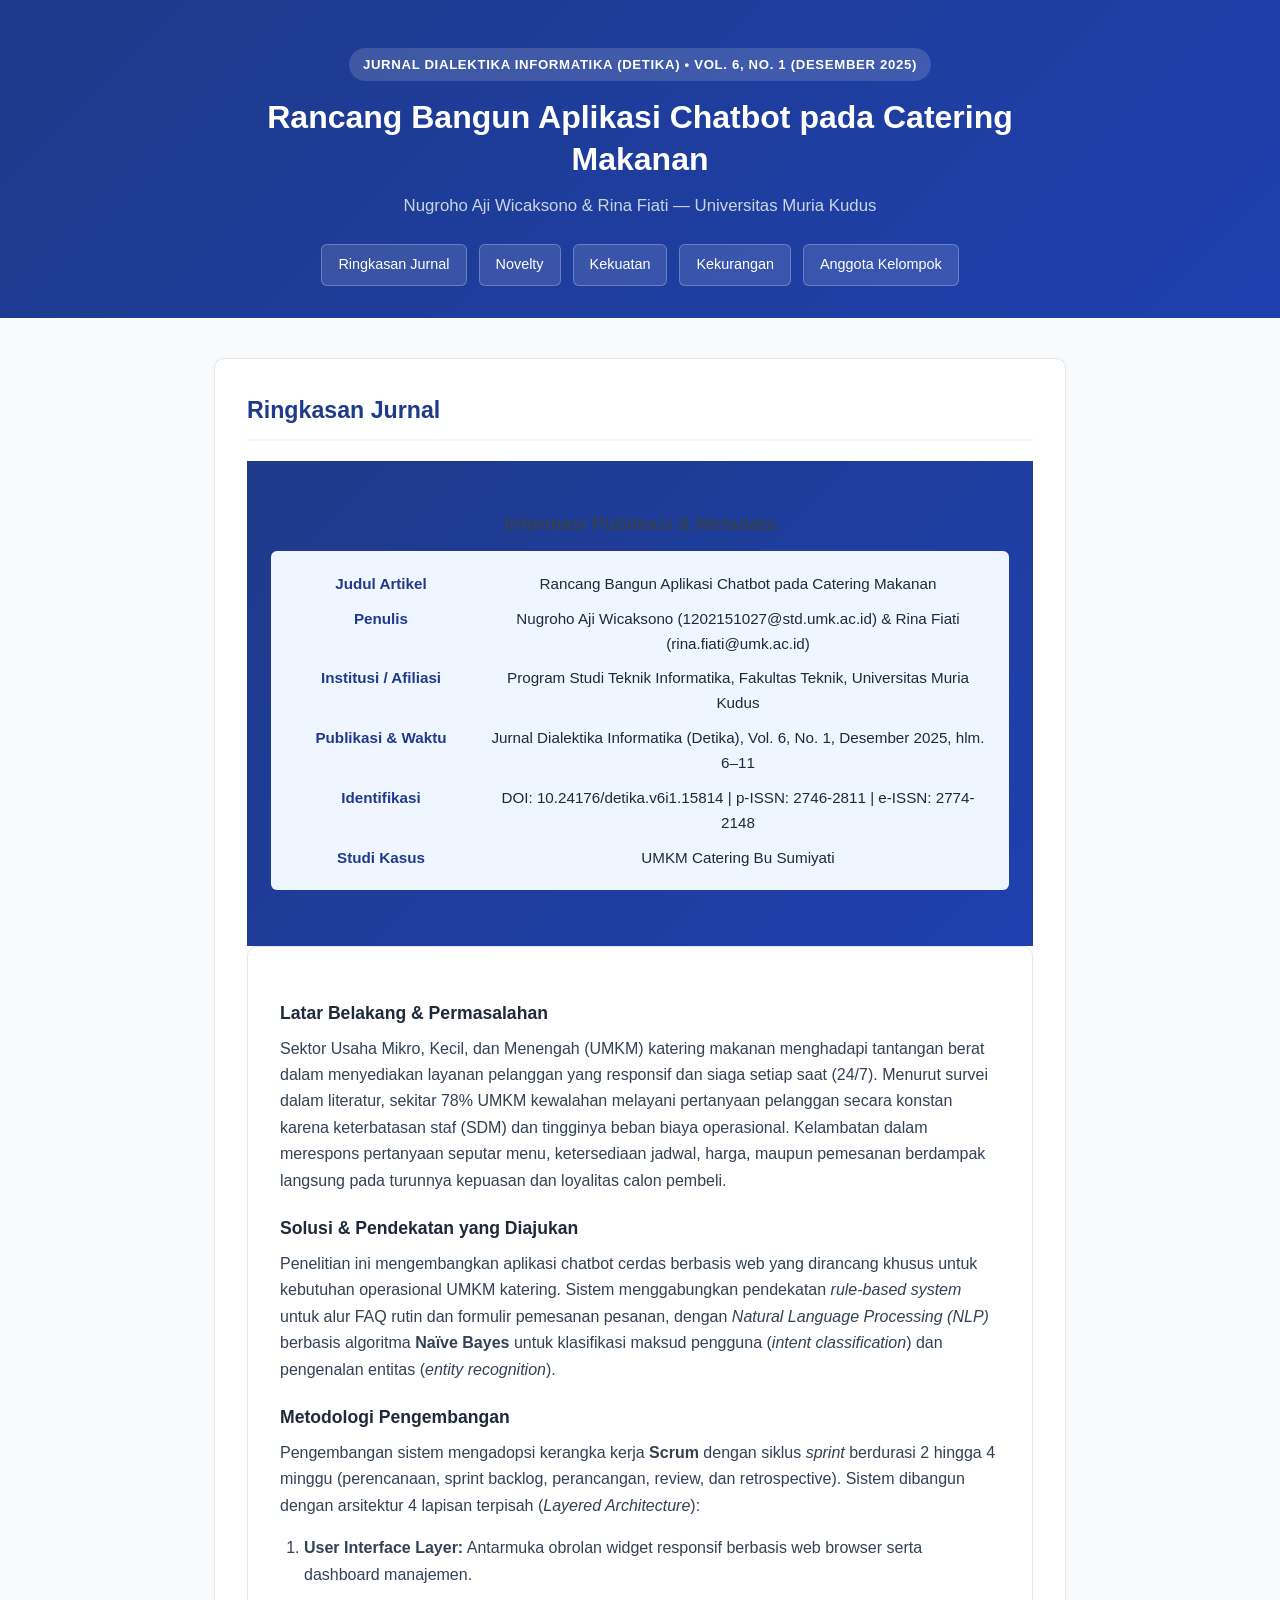
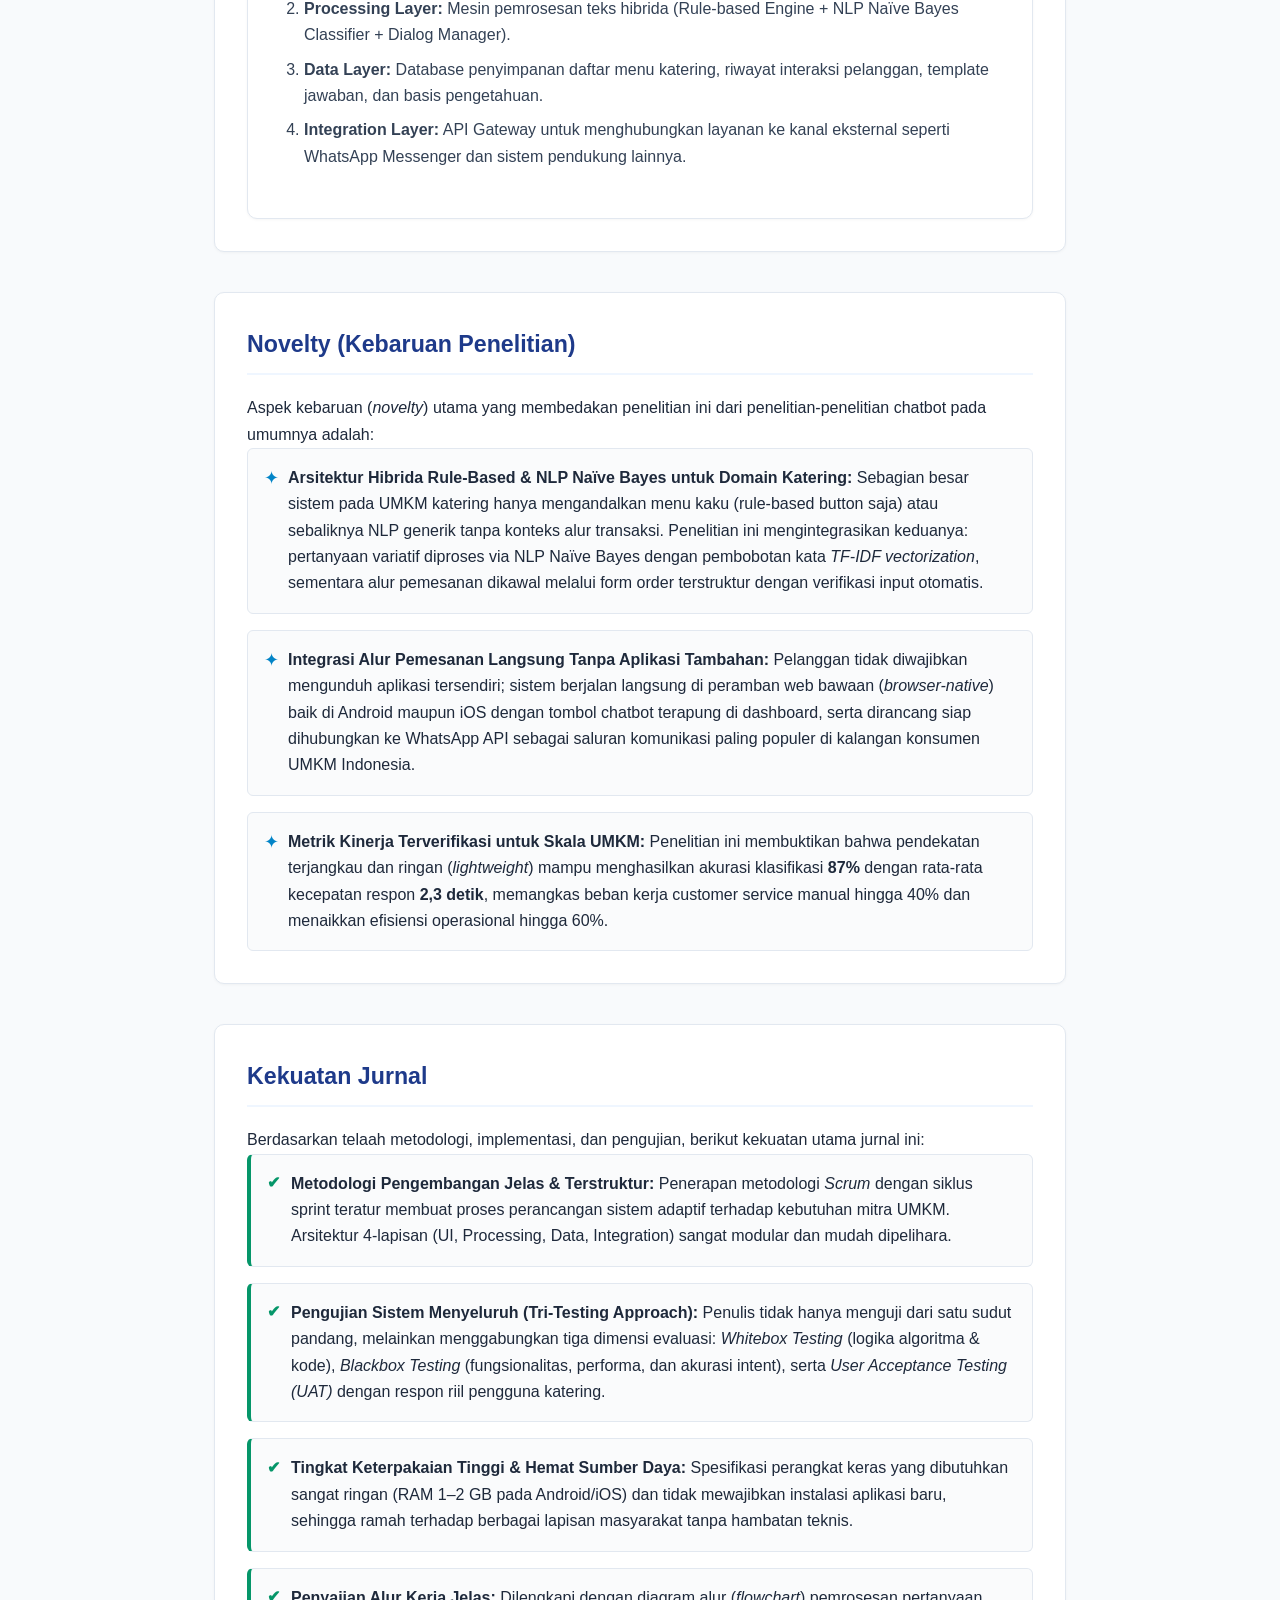
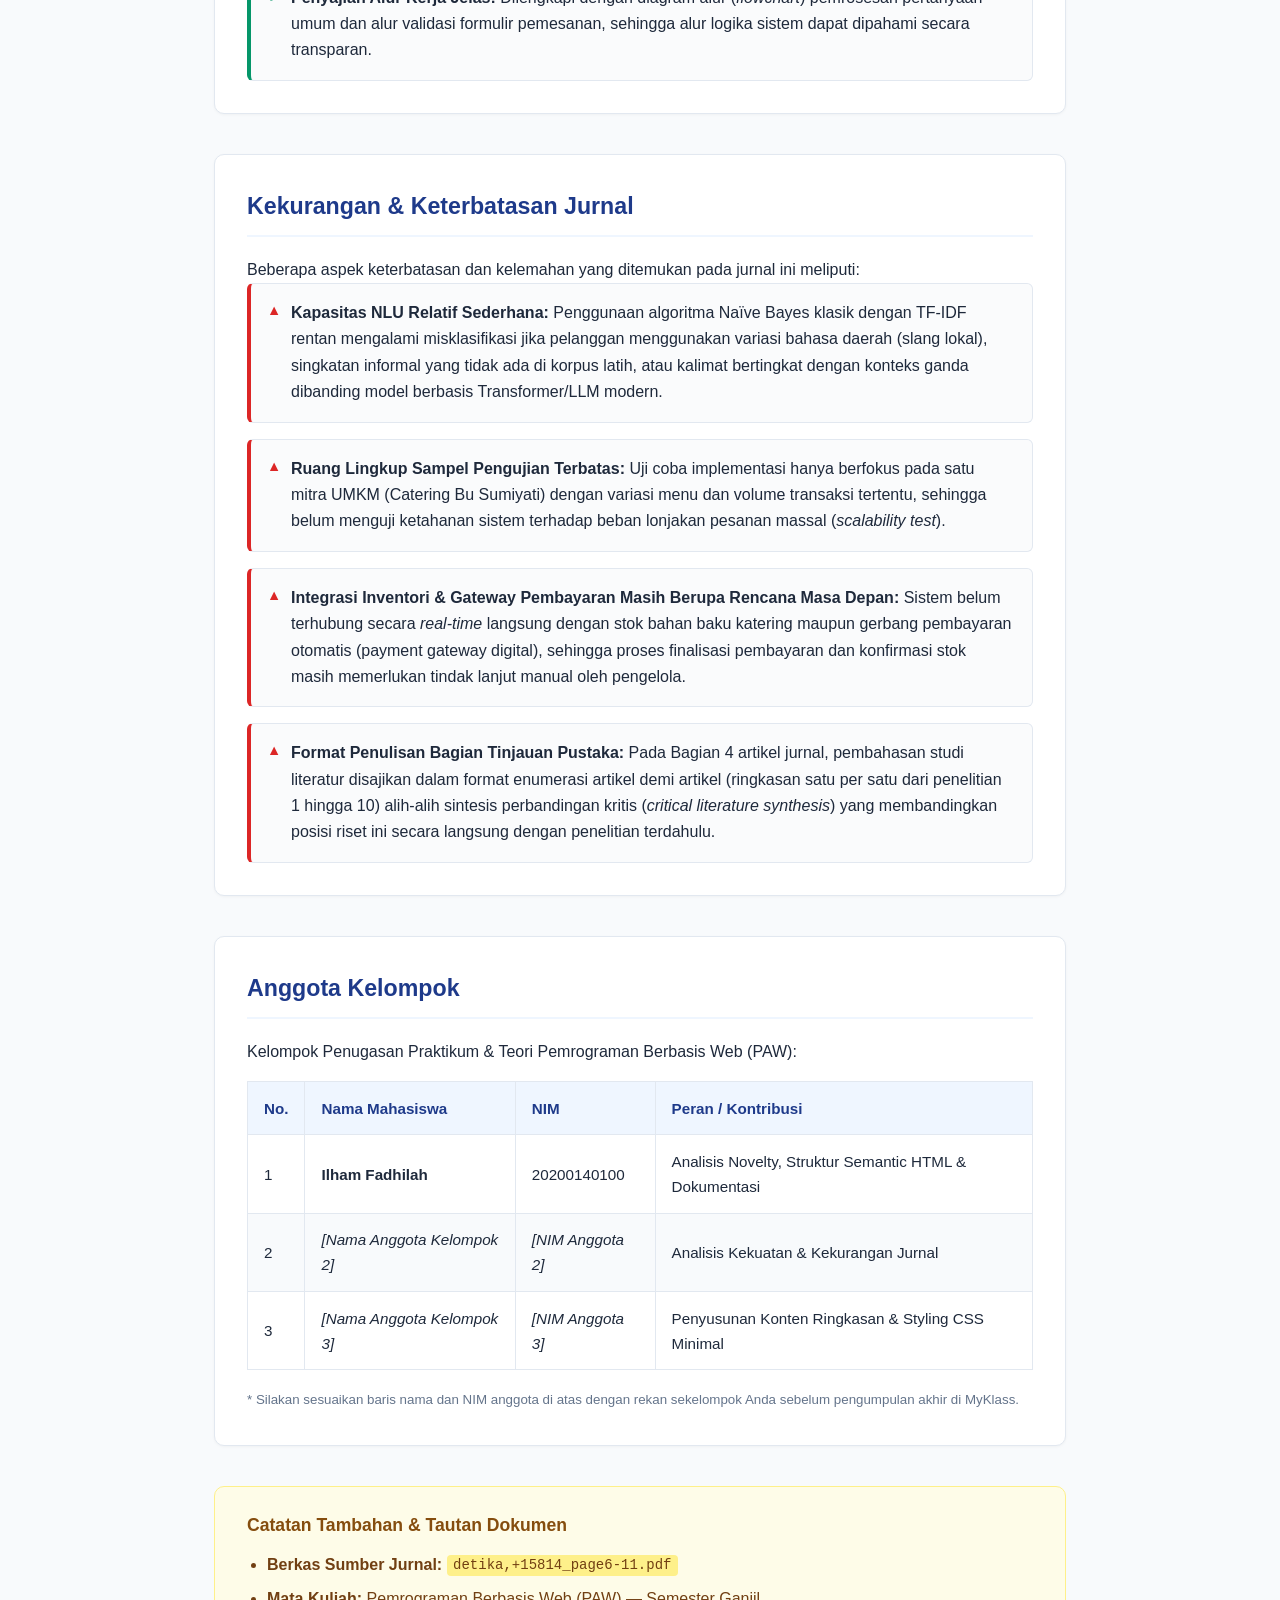
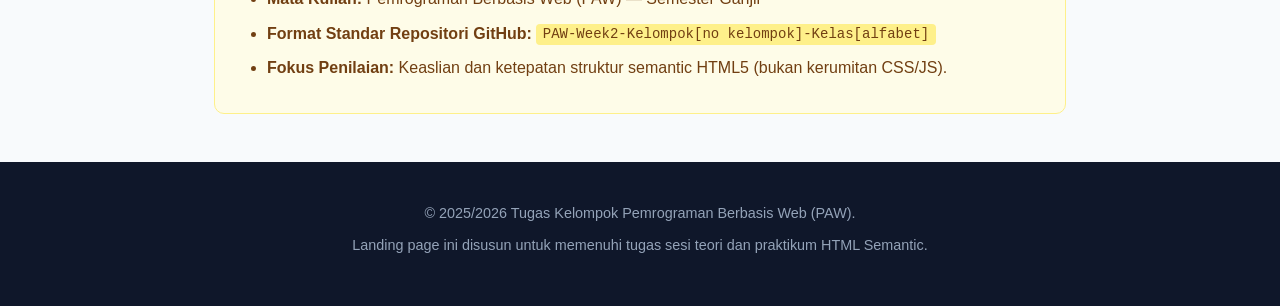
==== index.html @ c0d13d4b "feat: add semantic HTML journal landing page" ====
<!DOCTYPE html>
<html lang="id">
<head>
  <meta charset="UTF-8">
  <meta name="viewport" content="width=device-width, initial-scale=1.0">
  <title>Landing Page Jurnal - Rancang Bangun Aplikasi Chatbot pada Catering Makanan</title>
  <link rel="stylesheet" href="style.css">
</head>
<body>
  <!-- Header: Identitas & Judul Jurnal -->
  <header>
    <p class="journal-badge">Jurnal Dialektika Informatika (Detika) • Vol. 6, No. 1 (Desember 2025)</p>
    <h1>Rancang Bangun Aplikasi Chatbot pada Catering Makanan</h1>
    <p class="journal-authors">Nugroho Aji Wicaksono &amp; Rina Fiati — Universitas Muria Kudus</p>

    <!-- Navigasi Internal Berbasis Tag Semantic <nav> -->
    <nav aria-label="Navigasi Utama">
      <ul>
        <li><a href="#about">Ringkasan Jurnal</a></li>
        <li><a href="#novelty">Novelty</a></li>
        <li><a href="#kekuatan">Kekuatan</a></li>
        <li><a href="#kekurangan">Kekurangan</a></li>
        <li><a href="#anggota">Anggota Kelompok</a></li>
      </ul>
    </nav>
  </header>

  <!-- Main: Pembungkus Konten Utama -->
  <main>
    <!-- Section 1: About / Ringkasan Jurnal -->
    <section id="about">
      <h2>Ringkasan Jurnal</h2>
      <article>
        <header>
          <h3>Informasi Publikasi &amp; Metadata</h3>
          <dl class="meta-grid">
            <dt>Judul Artikel</dt>
            <dd>Rancang Bangun Aplikasi Chatbot pada Catering Makanan</dd>
            <dt>Penulis</dt>
            <dd>Nugroho Aji Wicaksono (1202151027@std.umk.ac.id) &amp; Rina Fiati (rina.fiati@umk.ac.id)</dd>
            <dt>Institusi / Afiliasi</dt>
            <dd>Program Studi Teknik Informatika, Fakultas Teknik, Universitas Muria Kudus</dd>
            <dt>Publikasi &amp; Waktu</dt>
            <dd>Jurnal Dialektika Informatika (Detika), Vol. 6, No. 1, Desember 2025, hlm. 6–11</dd>
            <dt>Identifikasi</dt>
            <dd>DOI: 10.24176/detika.v6i1.15814 | p-ISSN: 2746-2811 | e-ISSN: 2774-2148</dd>
            <dt>Studi Kasus</dt>
            <dd>UMKM Catering Bu Sumiyati</dd>
          </dl>
        </header>

        <section class="summary-content">
          <h4>Latar Belakang &amp; Permasalahan</h4>
          <p>
            Sektor Usaha Mikro, Kecil, dan Menengah (UMKM) katering makanan menghadapi tantangan berat
            dalam menyediakan layanan pelanggan yang responsif dan siaga setiap saat (24/7). Menurut survei
            dalam literatur, sekitar 78% UMKM kewalahan melayani pertanyaan pelanggan secara konstan
            karena keterbatasan staf (SDM) dan tingginya beban biaya operasional. Kelambatan dalam merespons
            pertanyaan seputar menu, ketersediaan jadwal, harga, maupun pemesanan berdampak langsung pada
            turunnya kepuasan dan loyalitas calon pembeli.
          </p>

          <h4>Solusi &amp; Pendekatan yang Diajukan</h4>
          <p>
            Penelitian ini mengembangkan aplikasi chatbot cerdas berbasis web yang dirancang khusus untuk
            kebutuhan operasional UMKM katering. Sistem menggabungkan pendekatan <em>rule-based system</em>
            untuk alur FAQ rutin dan formulir pemesanan pesanan, dengan <em>Natural Language Processing (NLP)</em>
            berbasis algoritma <strong>Naïve Bayes</strong> untuk klasifikasi maksud pengguna (<em>intent classification</em>)
            dan pengenalan entitas (<em>entity recognition</em>).
          </p>

          <h4>Metodologi Pengembangan</h4>
          <p>
            Pengembangan sistem mengadopsi kerangka kerja <strong>Scrum</strong> dengan siklus <em>sprint</em> berdurasi
            2 hingga 4 minggu (perencanaan, sprint backlog, perancangan, review, dan retrospective). Sistem dibangun
            dengan arsitektur 4 lapisan terpisah (<em>Layered Architecture</em>):
          </p>
          <ol>
            <li><strong>User Interface Layer:</strong> Antarmuka obrolan widget responsif berbasis web browser serta dashboard manajemen.</li>
            <li><strong>Processing Layer:</strong> Mesin pemrosesan teks hibrida (Rule-based Engine + NLP Naïve Bayes Classifier + Dialog Manager).</li>
            <li><strong>Data Layer:</strong> Database penyimpanan daftar menu katering, riwayat interaksi pelanggan, template jawaban, dan basis pengetahuan.</li>
            <li><strong>Integration Layer:</strong> API Gateway untuk menghubungkan layanan ke kanal eksternal seperti WhatsApp Messenger dan sistem pendukung lainnya.</li>
          </ol>
        </section>
      </article>
    </section>

    <!-- Section 2: Novelty (Kebaruan Penelitian) -->
    <section id="novelty">
      <h2>Novelty (Kebaruan Penelitian)</h2>
      <article>
        <p>
          Aspek kebaruan (<em>novelty</em>) utama yang membedakan penelitian ini dari penelitian-penelitian chatbot pada umumnya adalah:
        </p>
        <ul class="feature-list">
          <li>
            <strong>Arsitektur Hibrida Rule-Based &amp; NLP Naïve Bayes untuk Domain Katering:</strong>
            Sebagian besar sistem pada UMKM katering hanya mengandalkan menu kaku (rule-based button saja)
            atau sebaliknya NLP generik tanpa konteks alur transaksi. Penelitian ini mengintegrasikan keduanya:
            pertanyaan variatif diproses via NLP Naïve Bayes dengan pembobotan kata <em>TF-IDF vectorization</em>,
            sementara alur pemesanan dikawal melalui form order terstruktur dengan verifikasi input otomatis.
          </li>
          <li>
            <strong>Integrasi Alur Pemesanan Langsung Tanpa Aplikasi Tambahan:</strong>
            Pelanggan tidak diwajibkan mengunduh aplikasi tersendiri; sistem berjalan langsung di peramban web
            bawaan (<em>browser-native</em>) baik di Android maupun iOS dengan tombol chatbot terapung di dashboard,
            serta dirancang siap dihubungkan ke WhatsApp API sebagai saluran komunikasi paling populer di kalangan konsumen UMKM Indonesia.
          </li>
          <li>
            <strong>Metrik Kinerja Terverifikasi untuk Skala UMKM:</strong>
            Penelitian ini membuktikan bahwa pendekatan terjangkau dan ringan (<em>lightweight</em>) mampu menghasilkan
            akurasi klasifikasi <strong>87%</strong> dengan rata-rata kecepatan respon <strong>2,3 detik</strong>,
            memangkas beban kerja customer service manual hingga 40% dan menaikkan efisiensi operasional hingga 60%.
          </li>
        </ul>
      </article>
    </section>

    <!-- Section 3: Kekuatan Jurnal -->
    <section id="kekuatan">
      <h2>Kekuatan Jurnal</h2>
      <article>
        <p>Berdasarkan telaah metodologi, implementasi, dan pengujian, berikut kekuatan utama jurnal ini:</p>
        <ul class="strength-list">
          <li>
            <strong>Metodologi Pengembangan Jelas &amp; Terstruktur:</strong>
            Penerapan metodologi <em>Scrum</em> dengan siklus sprint teratur membuat proses perancangan sistem
            adaptif terhadap kebutuhan mitra UMKM. Arsitektur 4-lapisan (UI, Processing, Data, Integration) sangat modular
            dan mudah dipelihara.
          </li>
          <li>
            <strong>Pengujian Sistem Menyeluruh (Tri-Testing Approach):</strong>
            Penulis tidak hanya menguji dari satu sudut pandang, melainkan menggabungkan tiga dimensi evaluasi:
            <em>Whitebox Testing</em> (logika algoritma &amp; kode), <em>Blackbox Testing</em> (fungsionalitas, performa,
            dan akurasi intent), serta <em>User Acceptance Testing (UAT)</em> dengan respon riil pengguna katering.
          </li>
          <li>
            <strong>Tingkat Keterpakaian Tinggi &amp; Hemat Sumber Daya:</strong>
            Spesifikasi perangkat keras yang dibutuhkan sangat ringan (RAM 1–2 GB pada Android/iOS) dan tidak mewajibkan
            instalasi aplikasi baru, sehingga ramah terhadap berbagai lapisan masyarakat tanpa hambatan teknis.
          </li>
          <li>
            <strong>Penyajian Alur Kerja Jelas:</strong>
            Dilengkapi dengan diagram alur (<em>flowchart</em>) pemrosesan pertanyaan umum dan alur validasi formulir pemesanan,
            sehingga alur logika sistem dapat dipahami secara transparan.
          </li>
        </ul>
      </article>
    </section>

    <!-- Section 4: Kekurangan Jurnal -->
    <section id="kekurangan">
      <h2>Kekurangan &amp; Keterbatasan Jurnal</h2>
      <article>
        <p>Beberapa aspek keterbatasan dan kelemahan yang ditemukan pada jurnal ini meliputi:</p>
        <ul class="weakness-list">
          <li>
            <strong>Kapasitas NLU Relatif Sederhana:</strong>
            Penggunaan algoritma Naïve Bayes klasik dengan TF-IDF rentan mengalami misklasifikasi jika pelanggan
            menggunakan variasi bahasa daerah (slang lokal), singkatan informal yang tidak ada di korpus latih,
            atau kalimat bertingkat dengan konteks ganda dibanding model berbasis Transformer/LLM modern.
          </li>
          <li>
            <strong>Ruang Lingkup Sampel Pengujian Terbatas:</strong>
            Uji coba implementasi hanya berfokus pada satu mitra UMKM (Catering Bu Sumiyati) dengan variasi menu
            dan volume transaksi tertentu, sehingga belum menguji ketahanan sistem terhadap beban lonjakan pesanan massal (<em>scalability test</em>).
          </li>
          <li>
            <strong>Integrasi Inventori &amp; Gateway Pembayaran Masih Berupa Rencana Masa Depan:</strong>
            Sistem belum terhubung secara <em>real-time</em> langsung dengan stok bahan baku katering maupun gerbang
            pembayaran otomatis (payment gateway digital), sehingga proses finalisasi pembayaran dan konfirmasi stok
            masih memerlukan tindak lanjut manual oleh pengelola.
          </li>
          <li>
            <strong>Format Penulisan Bagian Tinjauan Pustaka:</strong>
            Pada Bagian 4 artikel jurnal, pembahasan studi literatur disajikan dalam format enumerasi artikel demi artikel
            (ringkasan satu per satu dari penelitian 1 hingga 10) alih-alih sintesis perbandingan kritis (<em>critical literature synthesis</em>)
            yang membandingkan posisi riset ini secara langsung dengan penelitian terdahulu.
          </li>
        </ul>
      </article>
    </section>

    <!-- Section 5: Anggota Kelompok -->
    <section id="anggota">
      <h2>Anggota Kelompok</h2>
      <article>
        <p class="section-intro">Kelompok Penugasan Praktikum &amp; Teori Pemrograman Berbasis Web (PAW):</p>
        <div class="table-container">
          <table>
            <thead>
              <tr>
                <th scope="col">No.</th>
                <th scope="col">Nama Mahasiswa</th>
                <th scope="col">NIM</th>
                <th scope="col">Peran / Kontribusi</th>
              </tr>
            </thead>
            <tbody>
              <tr>
                <td>1</td>
                <td><strong>Ilham Fadhilah</strong></td>
                <td>20200140100</td>
                <td>Analisis Novelty, Struktur Semantic HTML &amp; Dokumentasi</td>
              </tr>
              <tr>
                <td>2</td>
                <td><em>[Nama Anggota Kelompok 2]</em></td>
                <td><em>[NIM Anggota 2]</em></td>
                <td>Analisis Kekuatan &amp; Kekurangan Jurnal</td>
              </tr>
              <tr>
                <td>3</td>
                <td><em>[Nama Anggota Kelompok 3]</em></td>
                <td><em>[NIM Anggota 3]</em></td>
                <td>Penyusunan Konten Ringkasan &amp; Styling CSS Minimal</td>
              </tr>
            </tbody>
          </table>
        </div>
        <p class="note">
          <small>* Silakan sesuaikan baris nama dan NIM anggota di atas dengan rekan sekelompok Anda sebelum pengumpulan akhir di MyKlass.</small>
        </p>
      </article>
    </section>

    <!-- Aside: Informasi Pendukung & Catatan Teknis -->
    <aside aria-labelledby="aside-title">
      <h3 id="aside-title">Catatan Tambahan &amp; Tautan Dokumen</h3>
      <ul>
        <li><strong>Berkas Sumber Jurnal:</strong> <code>detika,+15814_page6-11.pdf</code></li>
        <li><strong>Mata Kuliah:</strong> Pemrograman Berbasis Web (PAW) — Semester Ganjil</li>
        <li><strong>Format Standar Repositori GitHub:</strong> <code>PAW-Week2-Kelompok[no kelompok]-Kelas[alfabet]</code></li>
        <li><strong>Fokus Penilaian:</strong> Keaslian dan ketepatan struktur semantic HTML5 (bukan kerumitan CSS/JS).</li>
      </ul>
    </aside>
  </main>

  <!-- Footer: Keterangan Hak Cipta & Mata Kuliah -->
  <footer>
    <p>&copy; 2025/2026 Tugas Kelompok Pemrograman Berbasis Web (PAW).</p>
    <p>Landing page ini disusun untuk memenuhi tugas sesi teori dan praktikum HTML Semantic.</p>
  </footer>
</body>
</html>
---- style.css ----
/* ==========================================================================
   Minimal Semantic CSS - Tugas Kelompok PAW (Week 2)
   Fokus: Keterbacaan, Tipografi Bersih, Spasi Antar-Section yang Proporsional
   ========================================================================== */

:root {
  --primary-color: #1e3a8a;       /* Dark Indigo */
  --primary-light: #eff6ff;       /* Light Blue Tint */
  --accent-color: #0284c7;        /* Sky Blue */
  --text-main: #1e293b;           /* Slate 800 */
  --text-muted: #64748b;          /* Slate 500 */
  --bg-page: #f8fafc;             /* Slate 50 */
  --bg-card: #ffffff;             /* Pure White */
  --border-color: #e2e8f0;        /* Slate 200 */
  --success-color: #059669;       /* Emerald 600 */
  --danger-color: #dc2626;        /* Red 600 */
  --radius-sm: 6px;
  --radius-md: 10px;
  --font-stack: -apple-system, BlinkMacSystemFont, "Segoe UI", Roboto, Helvetica, Arial, sans-serif;
}

/* Reset & Global */
* {
  box-sizing: border-box;
  margin: 0;
  padding: 0;
}

body {
  font-family: var(--font-stack);
  line-height: 1.65;
  color: var(--text-main);
  background-color: var(--bg-page);
  padding: 0;
}

/* Header Section */
header {
  background: linear-gradient(135deg, #1e3a8a 0%, #1e40af 100%);
  color: #ffffff;
  padding: 3rem 1.5rem 2rem;
  text-align: center;
}

header .journal-badge {
  display: inline-block;
  font-size: 0.825rem;
  font-weight: 600;
  text-transform: uppercase;
  letter-spacing: 0.05em;
  background-color: rgba(255, 255, 255, 0.15);
  padding: 0.35rem 0.85rem;
  border-radius: 9999px;
  margin-bottom: 1rem;
}

header h1 {
  font-size: 2rem;
  font-weight: 700;
  line-height: 1.3;
  max-width: 860px;
  margin: 0 auto 0.75rem;
}

header .journal-authors {
  font-size: 1.05rem;
  color: #cbd5e1;
  max-width: 700px;
  margin: 0 auto 1.5rem;
}

/* Semantic Nav */
nav {
  margin-top: 1.5rem;
}

nav ul {
  list-style: none;
  display: flex;
  flex-wrap: wrap;
  justify-content: center;
  gap: 0.75rem;
}

nav a {
  display: inline-block;
  padding: 0.5rem 1rem;
  font-size: 0.9rem;
  font-weight: 500;
  color: #ffffff;
  background-color: rgba(255, 255, 255, 0.12);
  border: 1px solid rgba(255, 255, 255, 0.25);
  border-radius: var(--radius-sm);
  text-decoration: none;
  transition: all 0.2s ease;
}

nav a:hover,
nav a:focus {
  background-color: #ffffff;
  color: var(--primary-color);
  outline: none;
}

/* Main Container */
main {
  max-width: 900px;
  margin: 2.5rem auto;
  padding: 0 1.5rem;
  display: flex;
  flex-direction: column;
  gap: 2.5rem;
}

/* Section Styling */
section {
  background-color: var(--bg-card);
  border: 1px solid var(--border-color);
  border-radius: var(--radius-md);
  padding: 2rem;
  box-shadow: 0 1px 3px rgba(0, 0, 0, 0.04);
}

section > h2 {
  font-size: 1.45rem;
  color: var(--primary-color);
  border-bottom: 2px solid var(--primary-light);
  padding-bottom: 0.6rem;
  margin-bottom: 1.25rem;
}

/* Article Styling */
article header h3 {
  font-size: 1.15rem;
  margin-bottom: 0.75rem;
  color: #334155;
}

/* Definition List (Metadata) */
dl.meta-grid {
  display: grid;
  grid-template-columns: 180px 1fr;
  gap: 0.6rem 1rem;
  background-color: var(--primary-light);
  padding: 1.25rem;
  border-radius: var(--radius-sm);
  margin-bottom: 1.5rem;
  font-size: 0.95rem;
}

dl.meta-grid dt {
  font-weight: 600;
  color: var(--primary-color);
}

dl.meta-grid dd {
  color: var(--text-main);
}

/* Content Headings & Paragraphs */
.summary-content h4 {
  font-size: 1.1rem;
  color: #1e293b;
  margin: 1.25rem 0 0.5rem;
}

.summary-content p {
  color: #334155;
  margin-bottom: 1rem;
}

.summary-content ol {
  padding-left: 1.5rem;
  margin-bottom: 1rem;
}

.summary-content ol li {
  margin-bottom: 0.5rem;
  color: #334155;
}

/* Lists for Features, Strengths, Weaknesses */
ul.feature-list,
ul.strength-list,
ul.weakness-list {
  list-style: none;
  display: flex;
  flex-direction: column;
  gap: 1rem;
  padding: 0;
}

ul.feature-list li,
ul.strength-list li,
ul.weakness-list li {
  position: relative;
  padding: 1rem 1.25rem 1rem 2.5rem;
  border-radius: var(--radius-sm);
  border: 1px solid var(--border-color);
  background-color: #fafbfc;
}

ul.feature-list li::before {
  content: "✦";
  position: absolute;
  left: 1rem;
  top: 0.95rem;
  color: var(--accent-color);
  font-size: 1.1rem;
}

ul.strength-list li {
  border-left: 4px solid var(--success-color);
}

ul.strength-list li::before {
  content: "✔";
  position: absolute;
  left: 1rem;
  top: 0.95rem;
  color: var(--success-color);
  font-weight: bold;
}

ul.weakness-list li {
  border-left: 4px solid var(--danger-color);
}

ul.weakness-list li::before {
  content: "▲";
  position: absolute;
  left: 1rem;
  top: 0.95rem;
  color: var(--danger-color);
  font-size: 0.9rem;
}

/* Anggota Kelompok Table */
.table-container {
  overflow-x: auto;
  margin: 1rem 0;
}

table {
  width: 100%;
  border-collapse: collapse;
  text-align: left;
  font-size: 0.95rem;
}

table th,
table td {
  padding: 0.85rem 1rem;
  border: 1px solid var(--border-color);
}

table th {
  background-color: var(--primary-light);
  color: var(--primary-color);
  font-weight: 600;
}

table tbody tr:nth-child(even) {
  background-color: #f8fafc;
}

table tbody tr:hover {
  background-color: #f1f5f9;
}

.note {
  color: var(--text-muted);
  margin-top: 0.5rem;
}

/* Aside Component */
aside {
  background-color: #fefce8;
  border: 1px solid #fef08a;
  border-radius: var(--radius-md);
  padding: 1.5rem 2rem;
  color: #713f12;
}

aside h3 {
  font-size: 1.1rem;
  margin-bottom: 0.75rem;
  color: #854d0e;
}

aside ul {
  padding-left: 1.25rem;
}

aside li {
  margin-bottom: 0.5rem;
}

aside code {
  background-color: #fef08a;
  padding: 0.15rem 0.4rem;
  border-radius: 4px;
  font-size: 0.875rem;
}

/* Footer */
footer {
  text-align: center;
  padding: 2.5rem 1.5rem;
  background-color: #0f172a;
  color: #94a3b8;
  font-size: 0.9rem;
  margin-top: 3rem;
}

footer p {
  margin-bottom: 0.5rem;
}

/* Responsive Breakpoints */
@media (max-width: 640px) {
  header h1 {
    font-size: 1.5rem;
  }

  dl.meta-grid {
    grid-template-columns: 1fr;
    gap: 0.35rem;
  }

  dl.meta-grid dt {
    margin-top: 0.5rem;
  }

  section {
    padding: 1.25rem;
  }
}
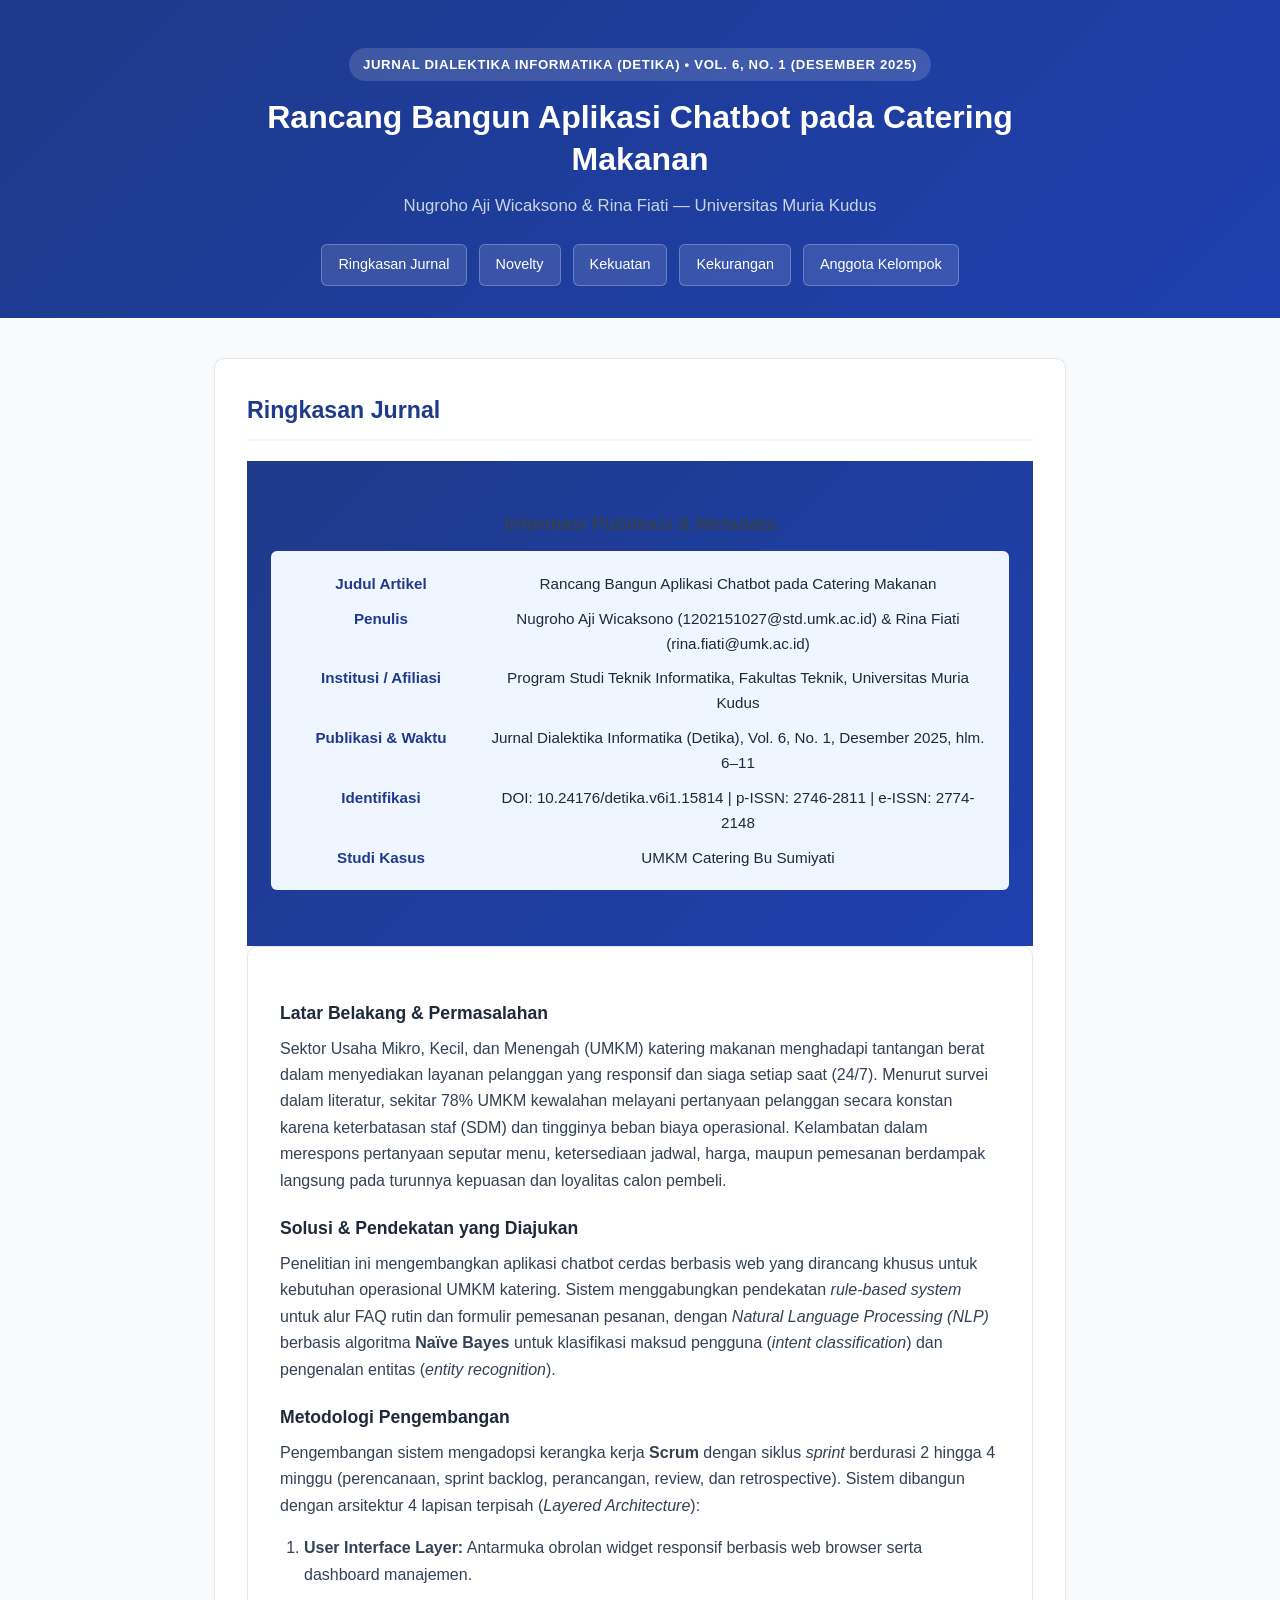
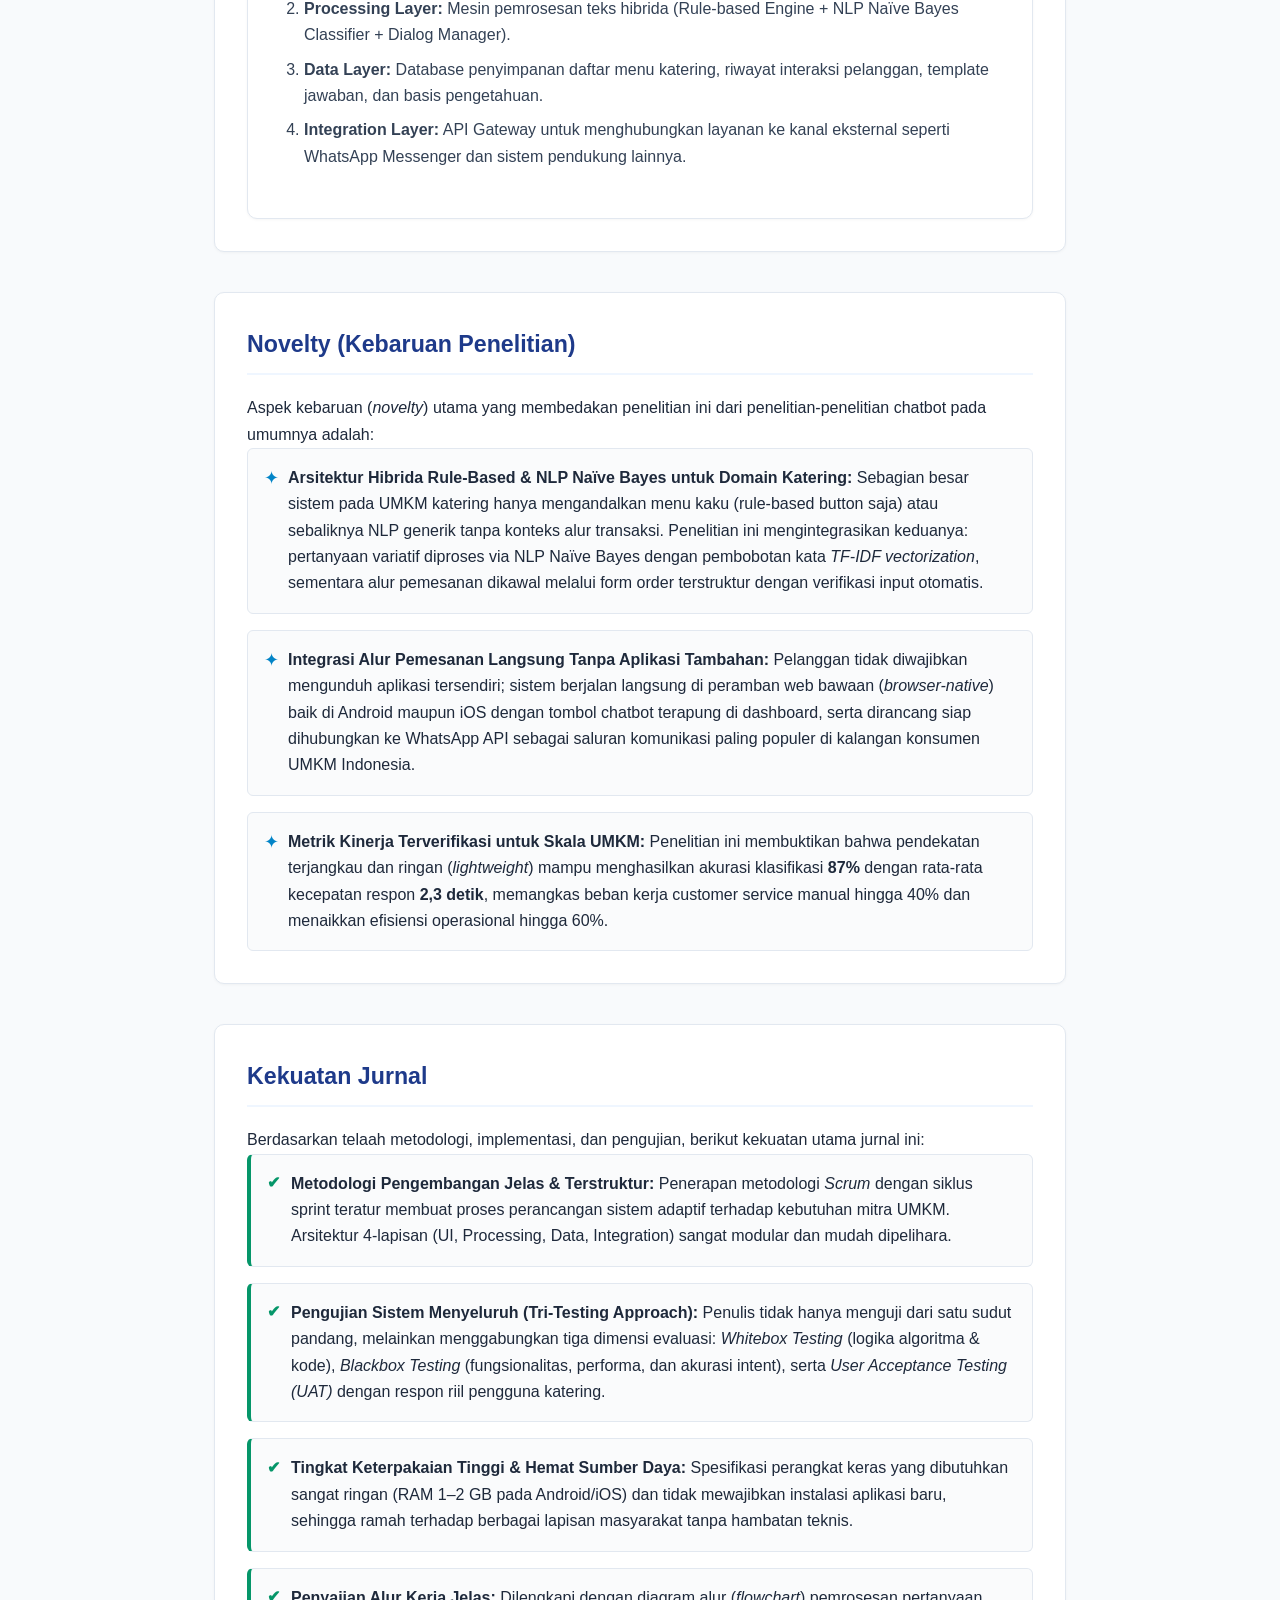
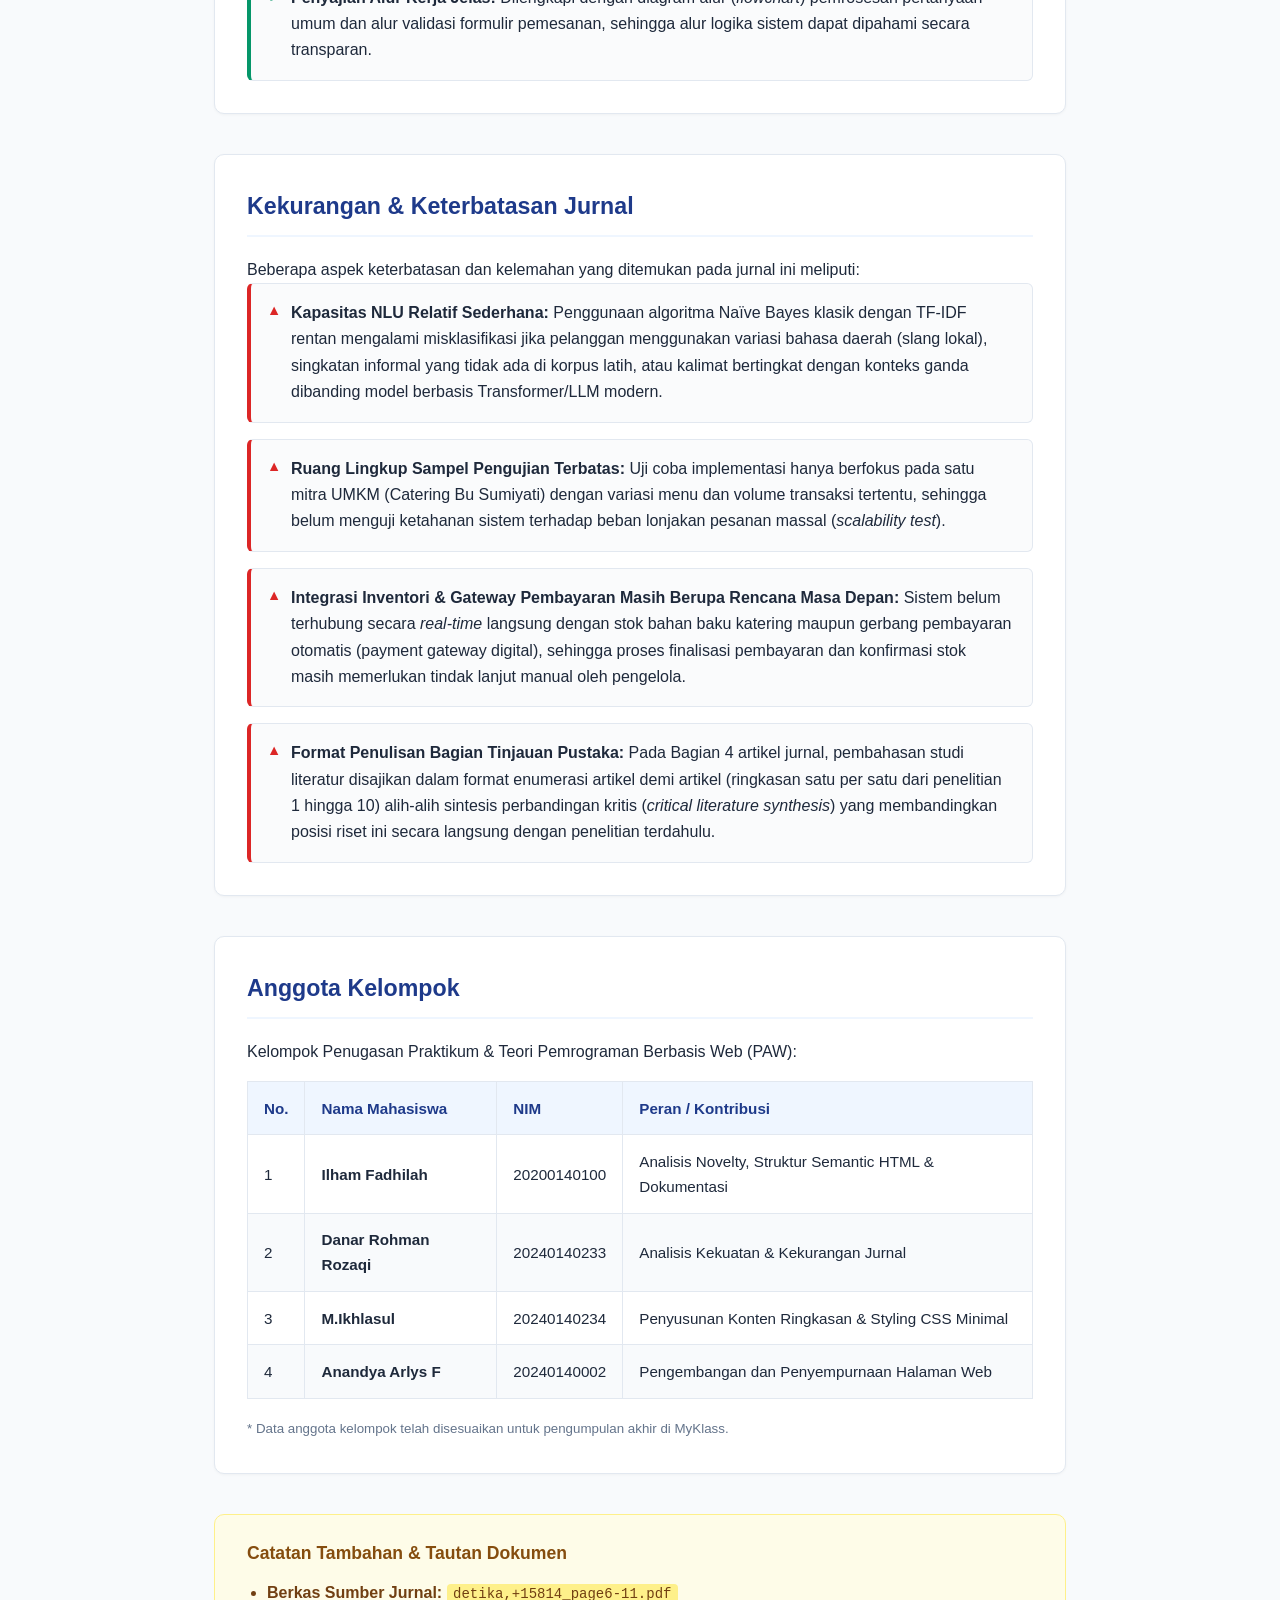
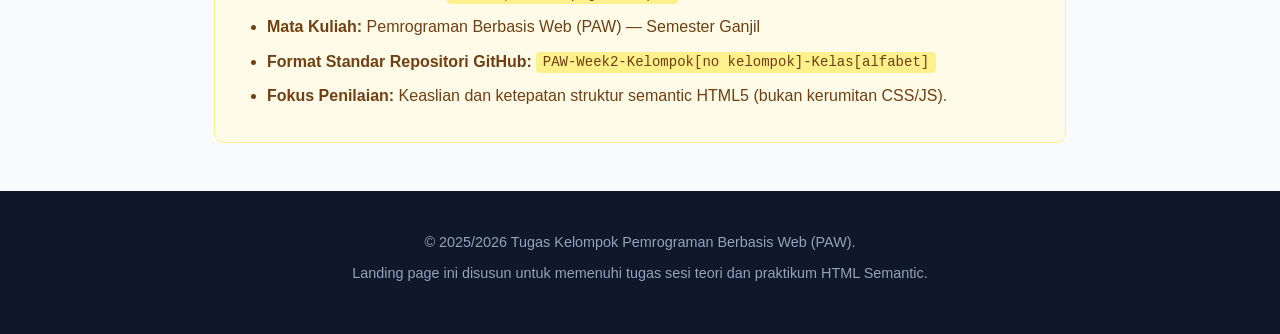
==== commit ee09f8f7: "fix: update group member names" ====
--- a/index.html
+++ b/index.html
@@ -205,21 +205,27 @@
               </tr>
               <tr>
                 <td>2</td>
-                <td><em>[Nama Anggota Kelompok 2]</em></td>
-                <td><em>[NIM Anggota 2]</em></td>
+                <td><strong>Danar Rohman Rozaqi</strong></td>
+                <td>20240140233</td>
                 <td>Analisis Kekuatan &amp; Kekurangan Jurnal</td>
               </tr>
               <tr>
                 <td>3</td>
-                <td><em>[Nama Anggota Kelompok 3]</em></td>
-                <td><em>[NIM Anggota 3]</em></td>
+                <td><strong>M.Ikhlasul</strong></td>
+                <td>20240140234</td>
                 <td>Penyusunan Konten Ringkasan &amp; Styling CSS Minimal</td>
+              </tr>
+              <tr>
+                <td>4</td>
+                <td><strong>Anandya Arlys F</strong></td>
+                <td>20240140002</td>
+                <td>Pengembangan dan Penyempurnaan Halaman Web</td>
               </tr>
             </tbody>
           </table>
         </div>
         <p class="note">
-          <small>* Silakan sesuaikan baris nama dan NIM anggota di atas dengan rekan sekelompok Anda sebelum pengumpulan akhir di MyKlass.</small>
+          <small>* Data anggota kelompok telah disesuaikan untuk pengumpulan akhir di MyKlass.</small>
         </p>
       </article>
     </section>
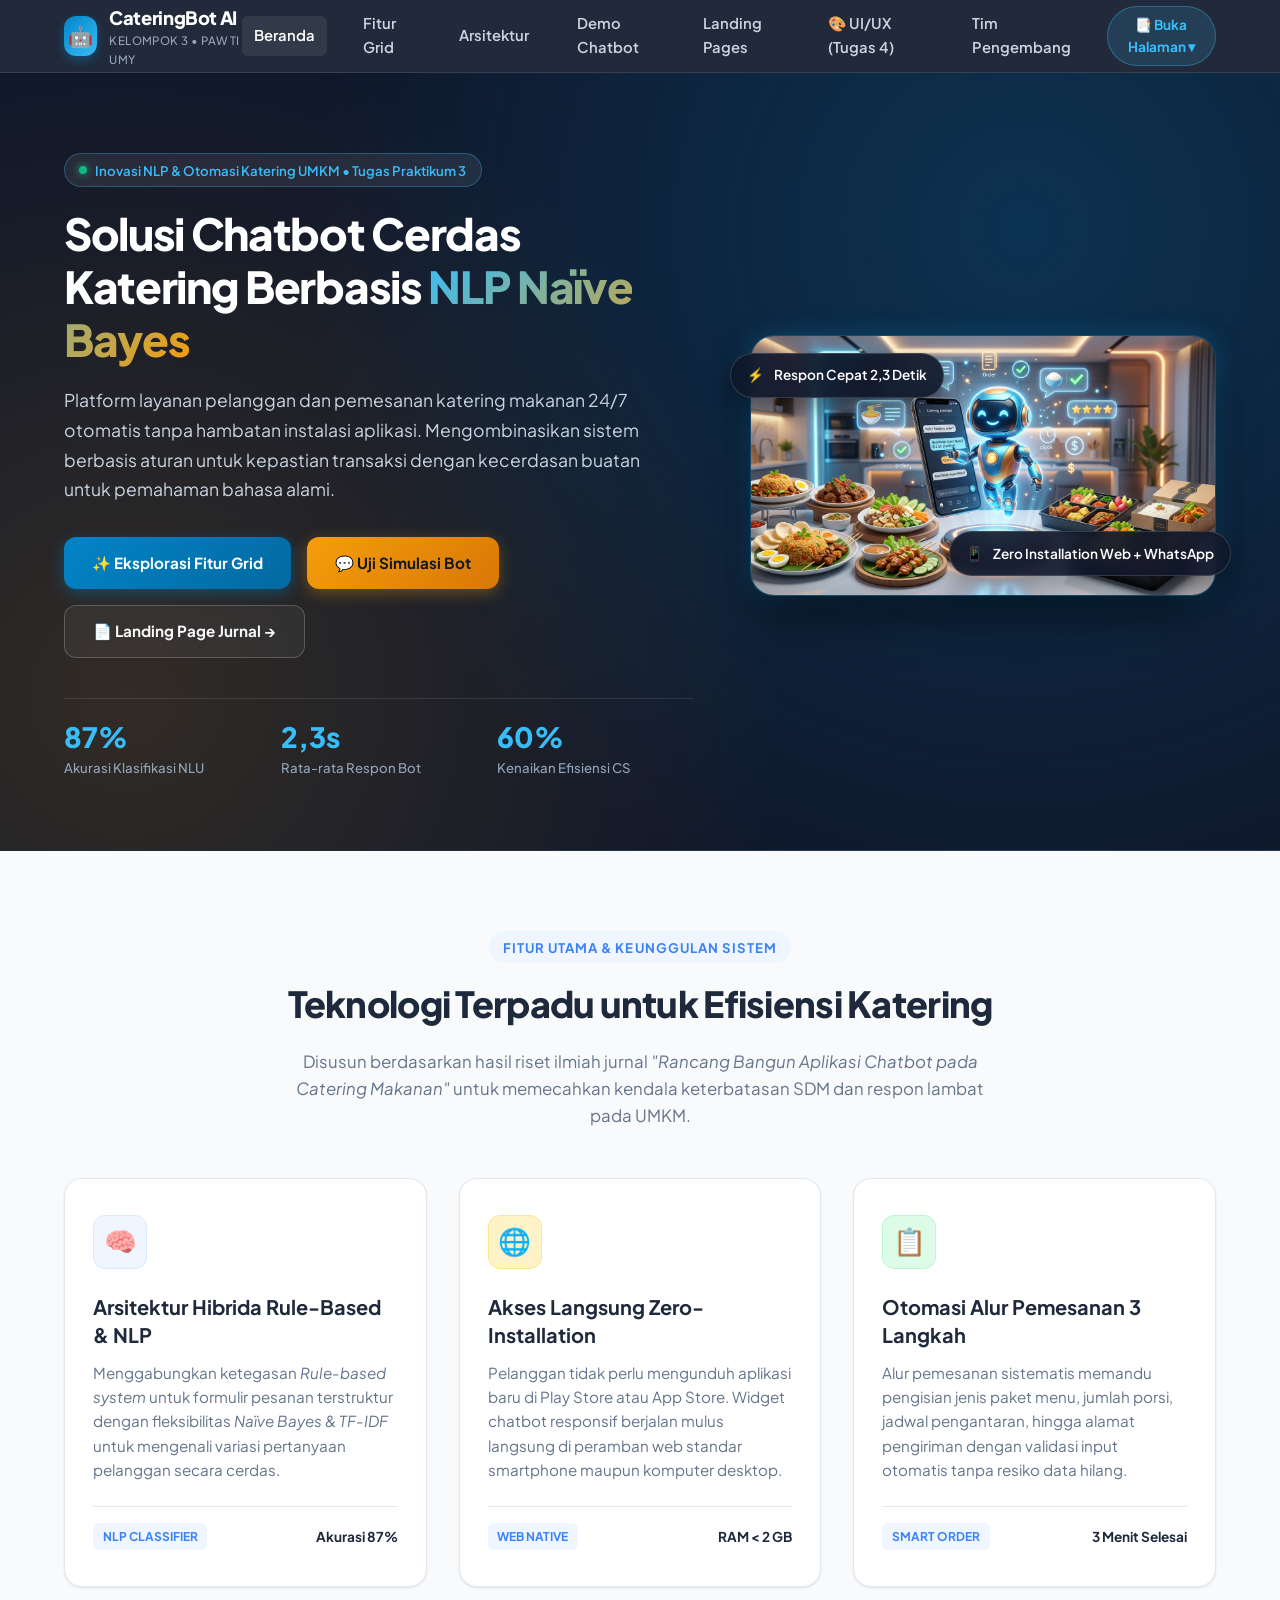
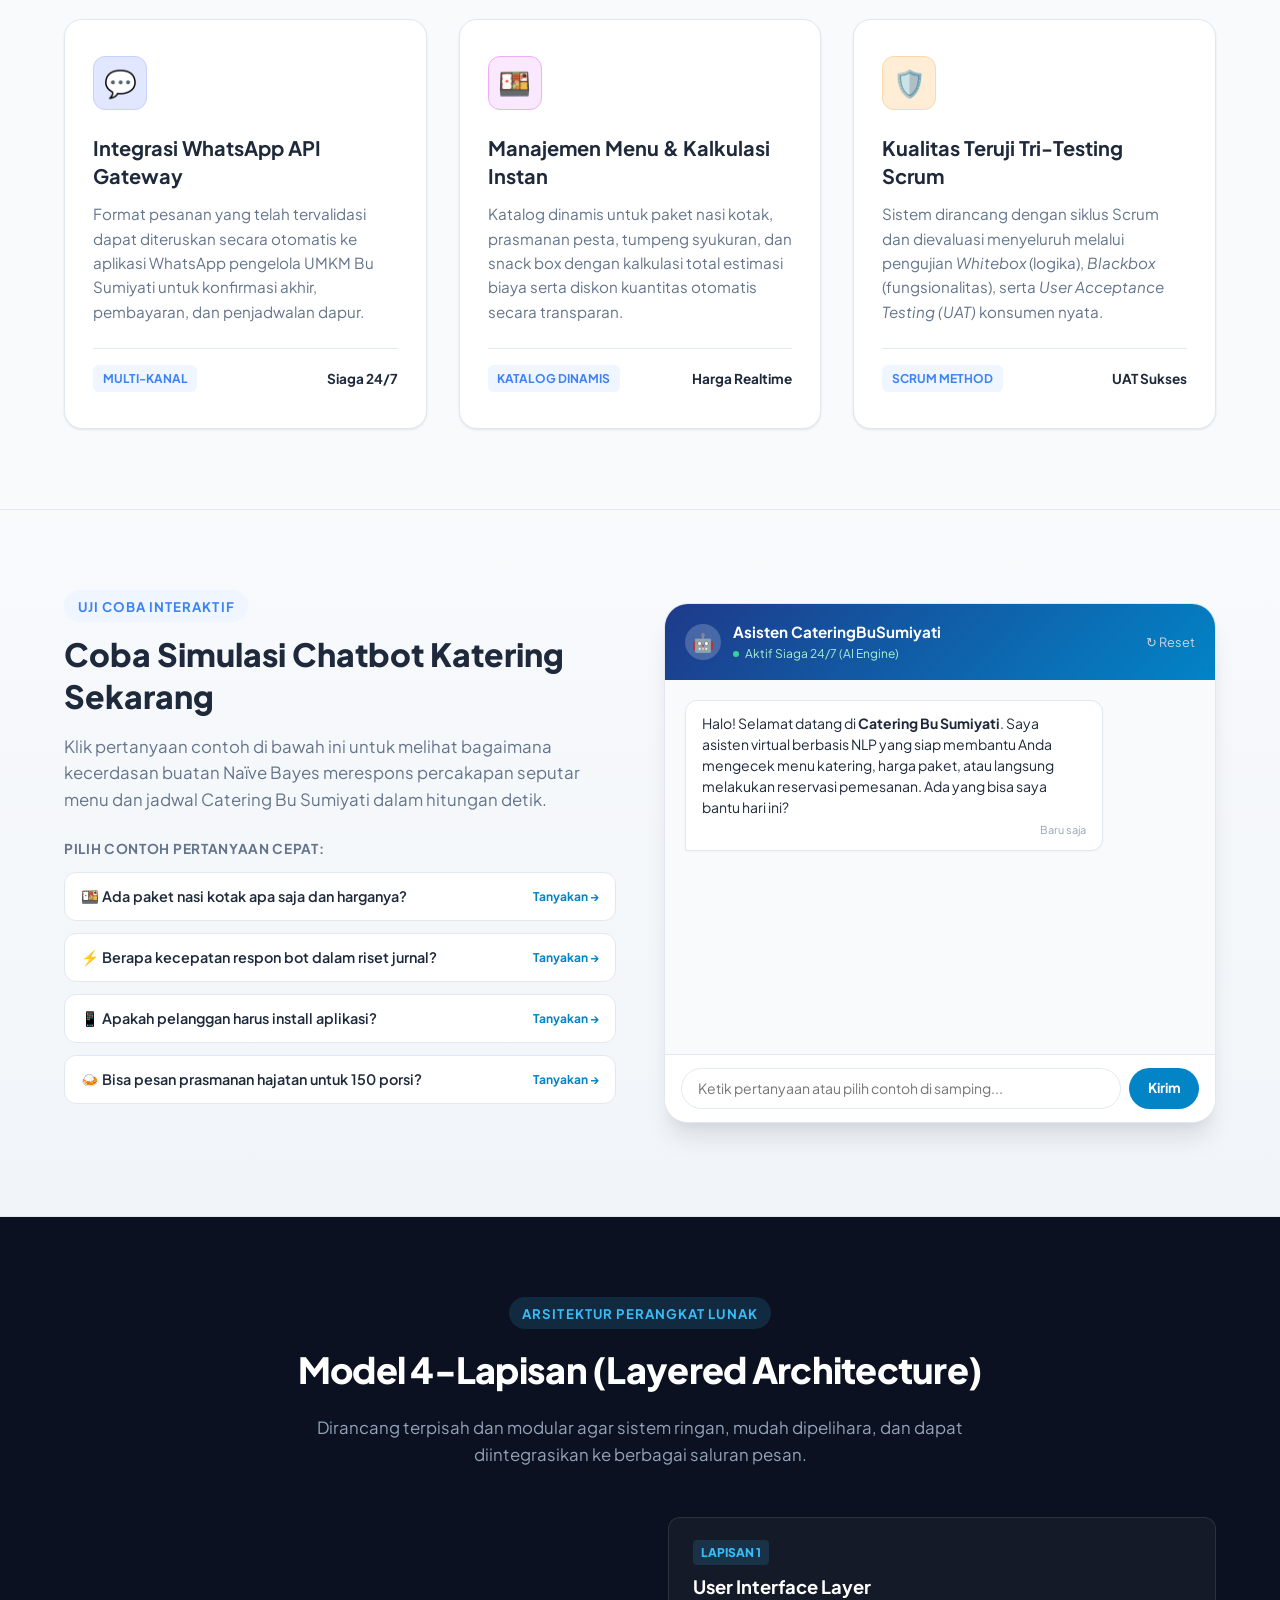
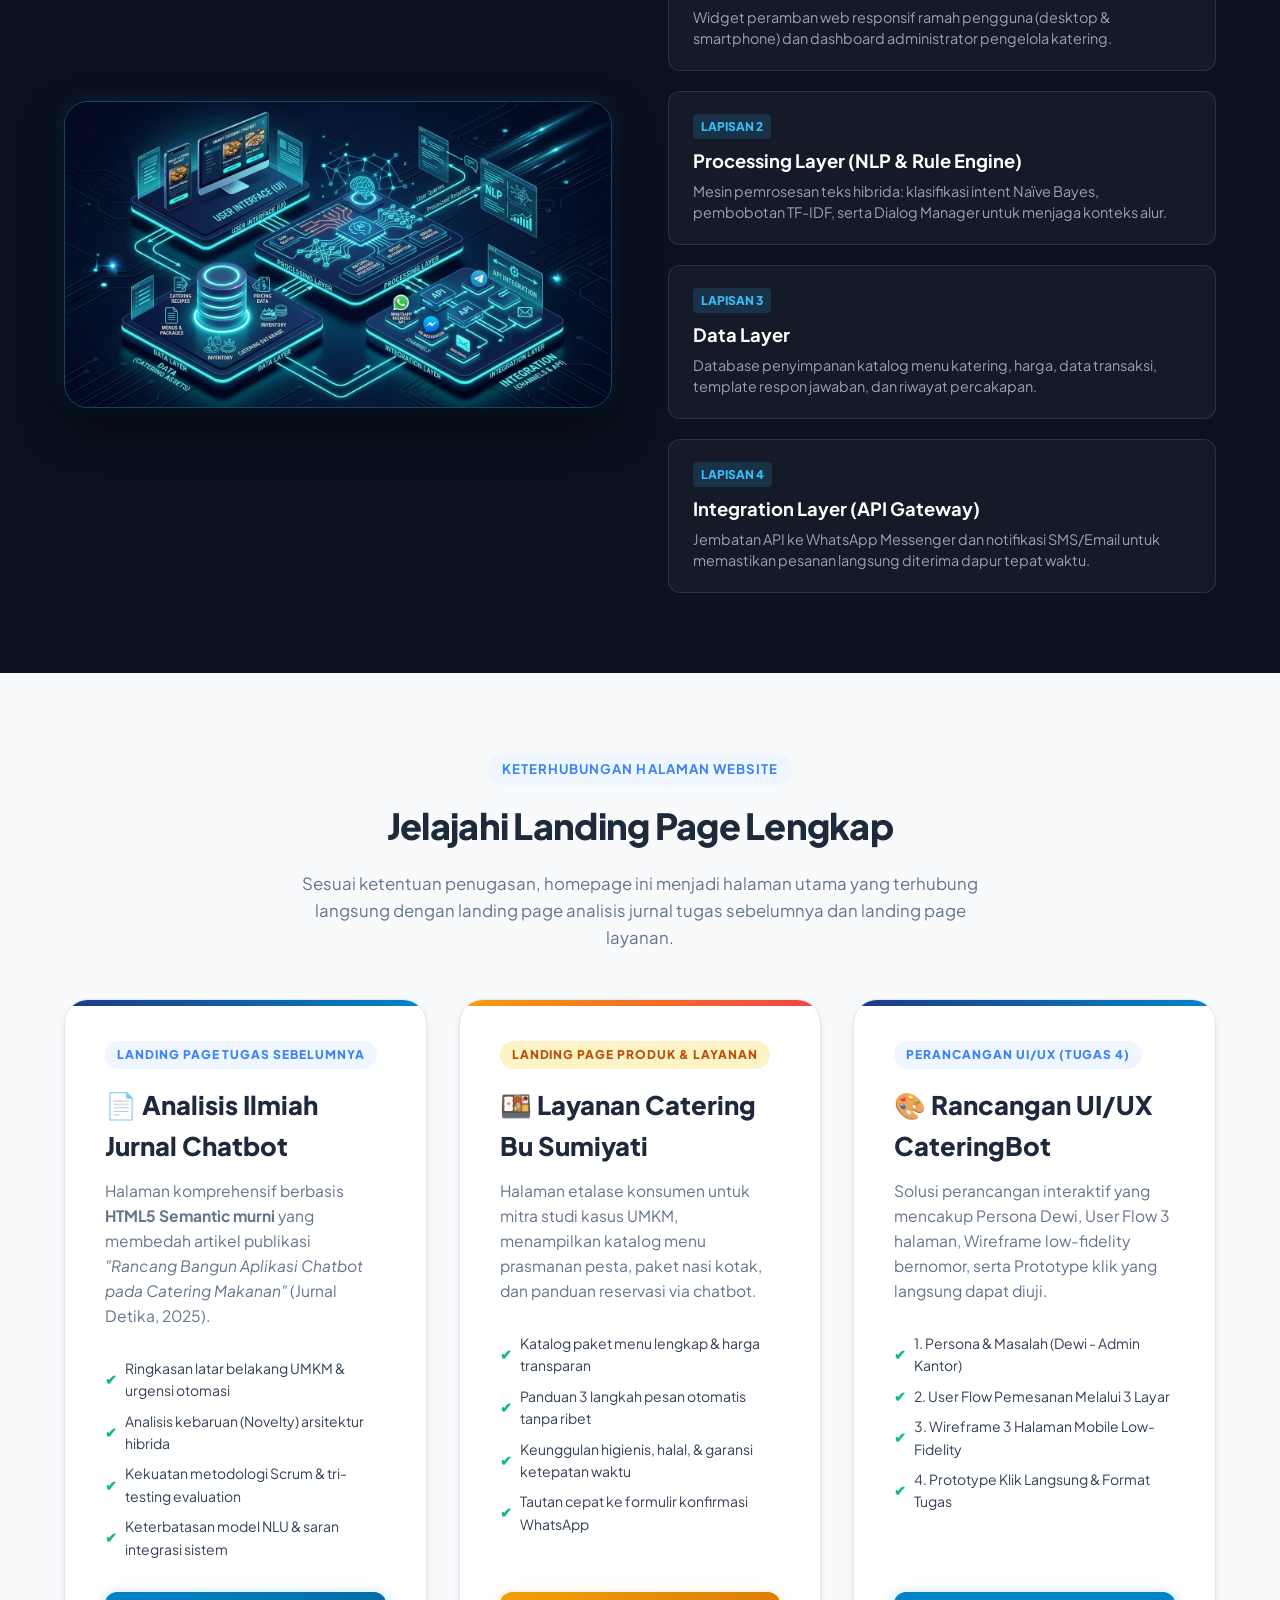
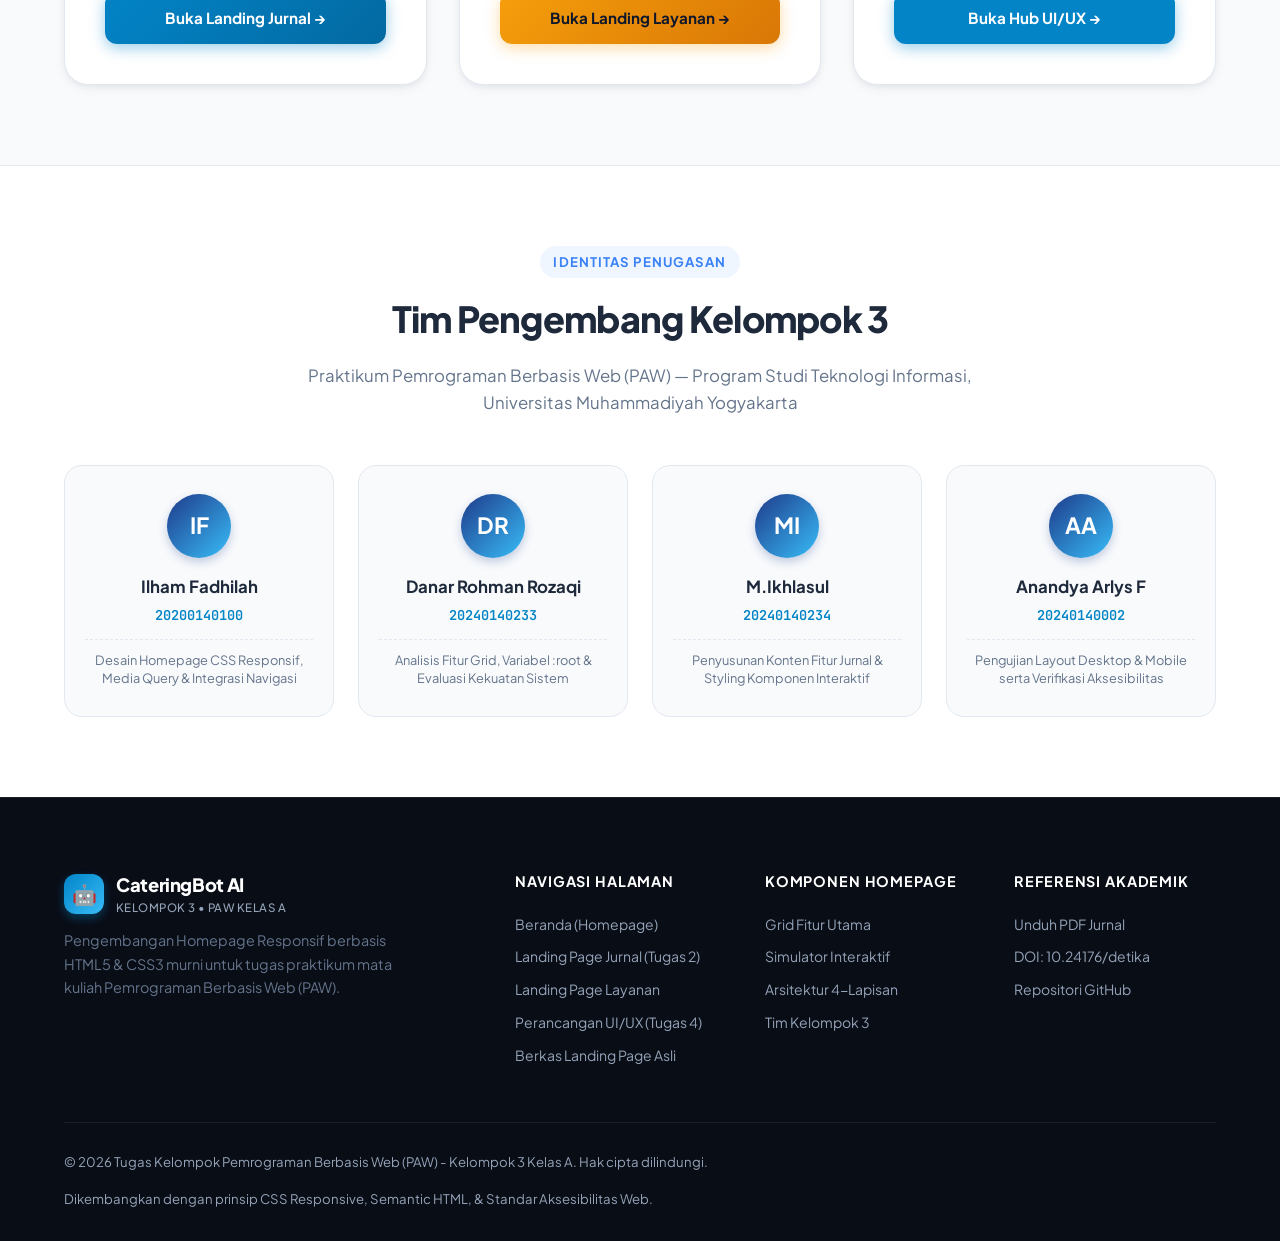
==== commit da2c3218: "feat(uiux): pengerjaan praktikum 4 perancangan UI/UX (persona, user flow, wireframe, prototype)" ====
--- a/index.html
+++ b/index.html
@@ -3,249 +3,610 @@
 <head>
   <meta charset="UTF-8">
   <meta name="viewport" content="width=device-width, initial-scale=1.0">
-  <title>Landing Page Jurnal - Rancang Bangun Aplikasi Chatbot pada Catering Makanan</title>
-  <link rel="stylesheet" href="style.css">
+  <meta name="description" content="Homepage Sistem Chatbot Cerdas Katering Berbasis NLP Naïve Bayes & WhatsApp API - Studi Kasus Catering Bu Sumiyati. Tugas Kelompok PAW.">
+  <title>CateringBot AI - Portal Solusi Chatbot Katering UMKM</title>
+  
+  <!-- Google Fonts: Plus Jakarta Sans -->
+  <link rel="preconnect" href="https://fonts.googleapis.com">
+  <link rel="preconnect" href="https://fonts.gstatic.com" crossorigin>
+  <link href="https://fonts.googleapis.com/css2?family=Plus+Jakarta+Sans:wght@400;500;600;700;800&family=JetBrains+Mono:wght@500;700&display=swap" rel="stylesheet">
+  
+  <!-- 1. Hubungkan CSS Eksternal (Ketentuan Poin 1) -->
+  <link rel="stylesheet" href="style-home.css">
 </head>
 <body>
-  <!-- Header: Identitas & Judul Jurnal -->
-  <header>
-    <p class="journal-badge">Jurnal Dialektika Informatika (Detika) • Vol. 6, No. 1 (Desember 2025)</p>
-    <h1>Rancang Bangun Aplikasi Chatbot pada Catering Makanan</h1>
-    <p class="journal-authors">Nugroho Aji Wicaksono &amp; Rina Fiati — Universitas Muria Kudus</p>
-
-    <!-- Navigasi Internal Berbasis Tag Semantic <nav> -->
-    <nav aria-label="Navigasi Utama">
-      <ul>
-        <li><a href="#about">Ringkasan Jurnal</a></li>
-        <li><a href="#novelty">Novelty</a></li>
-        <li><a href="#kekuatan">Kekuatan</a></li>
-        <li><a href="#kekurangan">Kekurangan</a></li>
-        <li><a href="#anggota">Anggota Kelompok</a></li>
-      </ul>
-    </nav>
+
+  <!-- =========================================================================
+       HEADER & NAVIGATION BAR
+       ========================================================================= -->
+  <header class="site-header">
+    <div class="container nav-container">
+      <a href="index.html" class="brand-logo" aria-label="Beranda CateringBot AI">
+        <div class="logo-icon">🤖</div>
+        <div class="brand-text">
+          <span class="brand-title">CateringBot AI</span>
+          <span class="brand-subtitle">Kelompok 3 • PAW TI UMY</span>
+        </div>
+      </a>
+
+      <!-- Mobile Hamburger Button -->
+      <button class="mobile-toggle" id="mobileToggle" aria-label="Buka Menu Navigasi" aria-expanded="false">
+        ☰
+      </button>
+
+      <!-- Navigasi Menu Desktop & Mobile Drawer -->
+      <nav class="nav-menu" id="navMenu" aria-label="Navigasi Utama">
+        <a href="#beranda" class="nav-link active">Beranda</a>
+        <a href="#fitur" class="nav-link">Fitur Grid</a>
+        <a href="#arsitektur" class="nav-link">Arsitektur</a>
+        <a href="#demo" class="nav-link">Demo Chatbot</a>
+        <a href="#landing-pages" class="nav-link">Landing Pages</a>
+        <a href="uiux/index.html" class="nav-link">🎨 UI/UX (Tugas 4)</a>
+        <a href="#tim" class="nav-link">Tim Pengembang</a>
+
+        <!-- Dropdown Akses ke Halaman Lainnya -->
+        <div class="nav-dropdown">
+          <button class="dropdown-trigger" type="button" aria-haspopup="true">
+            📑 Buka Halaman ▾
+          </button>
+          <div class="dropdown-menu">
+            <a href="landing-jurnal.html" class="dropdown-item">
+              <strong>📄 Landing Jurnal (Tugas 2)</strong>
+              <small>Analisis Semantic HTML Jurnal Ilmiah</small>
+            </a>
+            <a href="landing-layanan.html" class="dropdown-item">
+              <strong>🍱 Landing Layanan Katering</strong>
+              <small>Showcase Produk Catering Bu Sumiyati</small>
+            </a>
+            <a href="uiux/index.html" class="dropdown-item">
+              <strong>🎨 Perancangan UI/UX (Tugas 4)</strong>
+              <small>Persona, User Flow, Wireframe &amp; Prototype</small>
+            </a>
+          </div>
+        </div>
+      </nav>
+    </div>
   </header>
 
-  <!-- Main: Pembungkus Konten Utama -->
-  <main>
-    <!-- Section 1: About / Ringkasan Jurnal -->
-    <section id="about">
-      <h2>Ringkasan Jurnal</h2>
-      <article>
-        <header>
-          <h3>Informasi Publikasi &amp; Metadata</h3>
-          <dl class="meta-grid">
-            <dt>Judul Artikel</dt>
-            <dd>Rancang Bangun Aplikasi Chatbot pada Catering Makanan</dd>
-            <dt>Penulis</dt>
-            <dd>Nugroho Aji Wicaksono (1202151027@std.umk.ac.id) &amp; Rina Fiati (rina.fiati@umk.ac.id)</dd>
-            <dt>Institusi / Afiliasi</dt>
-            <dd>Program Studi Teknik Informatika, Fakultas Teknik, Universitas Muria Kudus</dd>
-            <dt>Publikasi &amp; Waktu</dt>
-            <dd>Jurnal Dialektika Informatika (Detika), Vol. 6, No. 1, Desember 2025, hlm. 6–11</dd>
-            <dt>Identifikasi</dt>
-            <dd>DOI: 10.24176/detika.v6i1.15814 | p-ISSN: 2746-2811 | e-ISSN: 2774-2148</dd>
-            <dt>Studi Kasus</dt>
-            <dd>UMKM Catering Bu Sumiyati</dd>
-          </dl>
-        </header>
-
-        <section class="summary-content">
-          <h4>Latar Belakang &amp; Permasalahan</h4>
+  <!-- =========================================================================
+       3. ATUR HEADER / HERO SECTION (Ketentuan Poin 3)
+       ========================================================================= -->
+  <section class="hero-section" id="beranda">
+    <div class="container hero-grid">
+      <!-- Kolom Kiri: Informasi Utama, Judul, Deskripsi, Tombol CTA -->
+      <div class="hero-content">
+        <div class="hero-badge">
+          <span class="pulse-dot"></span>
+          Inovasi NLP &amp; Otomasi Katering UMKM • Tugas Praktikum 3
+        </div>
+        
+        <h1 class="hero-title">
+          Solusi Chatbot Cerdas Katering Berbasis <span class="gradient-text">NLP Naïve Bayes</span>
+        </h1>
+        
+        <p class="hero-desc">
+          Platform layanan pelanggan dan pemesanan katering makanan 24/7 otomatis tanpa hambatan instalasi aplikasi.
+          Mengombinasikan sistem berbasis aturan untuk kepastian transaksi dengan kecerdasan buatan untuk pemahaman bahasa alami.
+        </p>
+
+        <div class="hero-actions">
+          <a href="#fitur" class="btn btn-primary">
+            <span>✨ Eksplorasi Fitur Grid</span>
+          </a>
+          <a href="#demo" class="btn btn-accent">
+            <span>💬 Uji Simulasi Bot</span>
+          </a>
+          <a href="landing-jurnal.html" class="btn btn-outline">
+            <span>📄 Landing Page Jurnal &rarr;</span>
+          </a>
+        </div>
+
+        <!-- Indikator Metrik Kinerja Jurnal -->
+        <div class="hero-stats">
+          <div class="stat-item">
+            <h3>87%</h3>
+            <p>Akurasi Klasifikasi NLU</p>
+          </div>
+          <div class="stat-item">
+            <h3>2,3s</h3>
+            <p>Rata-rata Respon Bot</p>
+          </div>
+          <div class="stat-item">
+            <h3>60%</h3>
+            <p>Kenaikan Efisiensi CS</p>
+          </div>
+        </div>
+      </div>
+
+      <!-- Kolom Kanan: Ilustrasi & Visual Mockup -->
+      <div class="hero-visual-wrapper">
+        <div class="hero-image-frame">
+          <img src="images/hero-catering-bot.jpg" alt="Ilustrasi Chatbot AI Asisten Pemesanan Katering Makanan Bu Sumiyati" width="1024" height="576" loading="eager">
+        </div>
+        <!-- Floating Status Badges -->
+        <div class="floating-pill pill-top">
+          <span>⚡</span>
+          <span>Respon Cepat 2,3 Detik</span>
+        </div>
+        <div class="floating-pill pill-bottom">
+          <span>📱</span>
+          <span>Zero Installation Web + WhatsApp</span>
+        </div>
+      </div>
+    </div>
+  </section>
+
+  <!-- =========================================================================
+       4. BUAT GRID FITUR (Ketentuan Poin 4 - CSS Grid)
+       ========================================================================= -->
+  <section class="features-section" id="fitur">
+    <div class="container">
+      <div class="section-header">
+        <span class="section-tag">Fitur Utama &amp; Keunggulan Sistem</span>
+        <h2 class="section-title">Teknologi Terpadu untuk Efisiensi Katering</h2>
+        <p class="section-subtitle">
+          Disusun berdasarkan hasil riset ilmiah jurnal <em>"Rancang Bangun Aplikasi Chatbot pada Catering Makanan"</em>
+          untuk memecahkan kendala keterbatasan SDM dan respon lambat pada UMKM.
+        </p>
+      </div>
+
+      <!-- CSS GRID CONTAINER (6 Cards) -->
+      <div class="features-grid">
+        <!-- Card 1 -->
+        <article class="feature-card">
+          <div class="card-icon-box">🧠</div>
+          <h3 class="feature-title">Arsitektur Hibrida Rule-Based &amp; NLP</h3>
+          <p class="feature-desc">
+            Menggabungkan ketegasan <em>Rule-based system</em> untuk formulir pesanan terstruktur dengan fleksibilitas <em>Naïve Bayes &amp; TF-IDF</em> untuk mengenali variasi pertanyaan pelanggan secara cerdas.
+          </p>
+          <div class="card-footer-meta">
+            <span class="feature-tag">NLP Classifier</span>
+            <span class="feature-metric">Akurasi 87%</span>
+          </div>
+        </article>
+
+        <!-- Card 2 -->
+        <article class="feature-card">
+          <div class="card-icon-box">🌐</div>
+          <h3 class="feature-title">Akses Langsung Zero-Installation</h3>
+          <p class="feature-desc">
+            Pelanggan tidak perlu mengunduh aplikasi baru di Play Store atau App Store. Widget chatbot responsif berjalan mulus langsung di peramban web standar smartphone maupun komputer desktop.
+          </p>
+          <div class="card-footer-meta">
+            <span class="feature-tag">Web Native</span>
+            <span class="feature-metric">RAM &lt; 2 GB</span>
+          </div>
+        </article>
+
+        <!-- Card 3 -->
+        <article class="feature-card">
+          <div class="card-icon-box">📋</div>
+          <h3 class="feature-title">Otomasi Alur Pemesanan 3 Langkah</h3>
+          <p class="feature-desc">
+            Alur pemesanan sistematis memandu pengisian jenis paket menu, jumlah porsi, jadwal pengantaran, hingga alamat pengiriman dengan validasi input otomatis tanpa resiko data hilang.
+          </p>
+          <div class="card-footer-meta">
+            <span class="feature-tag">Smart Order</span>
+            <span class="feature-metric">3 Menit Selesai</span>
+          </div>
+        </article>
+
+        <!-- Card 4 -->
+        <article class="feature-card">
+          <div class="card-icon-box">💬</div>
+          <h3 class="feature-title">Integrasi WhatsApp API Gateway</h3>
+          <p class="feature-desc">
+            Format pesanan yang telah tervalidasi dapat diteruskan secara otomatis ke aplikasi WhatsApp pengelola UMKM Bu Sumiyati untuk konfirmasi akhir, pembayaran, dan penjadwalan dapur.
+          </p>
+          <div class="card-footer-meta">
+            <span class="feature-tag">Multi-Kanal</span>
+            <span class="feature-metric">Siaga 24/7</span>
+          </div>
+        </article>
+
+        <!-- Card 5 -->
+        <article class="feature-card">
+          <div class="card-icon-box">🍱</div>
+          <h3 class="feature-title">Manajemen Menu &amp; Kalkulasi Instan</h3>
+          <p class="feature-desc">
+            Katalog dinamis untuk paket nasi kotak, prasmanan pesta, tumpeng syukuran, dan snack box dengan kalkulasi total estimasi biaya serta diskon kuantitas otomatis secara transparan.
+          </p>
+          <div class="card-footer-meta">
+            <span class="feature-tag">Katalog Dinamis</span>
+            <span class="feature-metric">Harga Realtime</span>
+          </div>
+        </article>
+
+        <!-- Card 6 -->
+        <article class="feature-card">
+          <div class="card-icon-box">🛡️</div>
+          <h3 class="feature-title">Kualitas Teruji Tri-Testing Scrum</h3>
+          <p class="feature-desc">
+            Sistem dirancang dengan siklus Scrum dan dievaluasi menyeluruh melalui pengujian <em>Whitebox</em> (logika), <em>Blackbox</em> (fungsionalitas), serta <em>User Acceptance Testing (UAT)</em> konsumen nyata.
+          </p>
+          <div class="card-footer-meta">
+            <span class="feature-tag">Scrum Method</span>
+            <span class="feature-metric">UAT Sukses</span>
+          </div>
+        </article>
+      </div>
+    </div>
+  </section>
+
+  <!-- =========================================================================
+       SECTION INTERAKTIF: SIMULATOR DEMO CHATBOT
+       ========================================================================= -->
+  <section class="demo-section" id="demo">
+    <div class="container">
+      <div class="demo-container-grid">
+        <div class="demo-info">
+          <span class="section-tag">Uji Coba Interaktif</span>
+          <h3>Coba Simulasi Chatbot Katering Sekarang</h3>
           <p>
-            Sektor Usaha Mikro, Kecil, dan Menengah (UMKM) katering makanan menghadapi tantangan berat
-            dalam menyediakan layanan pelanggan yang responsif dan siaga setiap saat (24/7). Menurut survei
-            dalam literatur, sekitar 78% UMKM kewalahan melayani pertanyaan pelanggan secara konstan
-            karena keterbatasan staf (SDM) dan tingginya beban biaya operasional. Kelambatan dalam merespons
-            pertanyaan seputar menu, ketersediaan jadwal, harga, maupun pemesanan berdampak langsung pada
-            turunnya kepuasan dan loyalitas calon pembeli.
-          </p>
-
-          <h4>Solusi &amp; Pendekatan yang Diajukan</h4>
+            Klik pertanyaan contoh di bawah ini untuk melihat bagaimana kecerdasan buatan Naïve Bayes merespons percakapan seputar menu dan jadwal Catering Bu Sumiyati dalam hitungan detik.
+          </p>
+
+          <div class="prompt-chips">
+            <div class="chip-label">Pilih Contoh Pertanyaan Cepat:</div>
+            <button class="prompt-btn" type="button" onclick="sendQuickPrompt('Ada paket nasi kotak apa saja dan berapa harganya?')">
+              <span>🍱 Ada paket nasi kotak apa saja dan harganya?</span>
+              <span class="bot-action">Tanyakan &rarr;</span>
+            </button>
+            <button class="prompt-btn" type="button" onclick="sendQuickPrompt('Berapa lama waktu respon chatbot ini melayani pelanggan?')">
+              <span>⚡ Berapa kecepatan respon bot dalam riset jurnal?</span>
+              <span class="bot-action">Tanyakan &rarr;</span>
+            </button>
+            <button class="prompt-btn" type="button" onclick="sendQuickPrompt('Apakah pelanggan harus mengunduh aplikasi di smartphone?')">
+              <span>📱 Apakah pelanggan harus install aplikasi?</span>
+              <span class="bot-action">Tanyakan &rarr;</span>
+            </button>
+            <button class="prompt-btn" type="button" onclick="sendQuickPrompt('Bisa pesan prasmanan hajatan untuk 150 porsi?')">
+              <span>🍛 Bisa pesan prasmanan hajatan untuk 150 porsi?</span>
+              <span class="bot-action">Tanyakan &rarr;</span>
+            </button>
+          </div>
+        </div>
+
+        <!-- Visual Widget Chat Simulator Mockup -->
+        <div class="chat-mockup" aria-label="Widget Percakapan Chatbot">
+          <div class="chat-header">
+            <div class="chat-header-user">
+              <div class="chat-bot-avatar">🤖</div>
+              <div>
+                <div class="chat-bot-name">Asisten CateringBuSumiyati</div>
+                <div class="chat-bot-status">Aktif Siaga 24/7 (AI Engine)</div>
+              </div>
+            </div>
+            <button type="button" onclick="resetChat()" style="background:transparent; border:none; color:#cbd5e1; font-size:0.8rem; cursor:pointer;" title="Reset percakapan">↻ Reset</button>
+          </div>
+
+          <div class="chat-body" id="chatBody">
+            <div class="chat-message msg-bot">
+              Halo! Selamat datang di <strong>Catering Bu Sumiyati</strong>. Saya asisten virtual berbasis NLP yang siap membantu Anda mengecek menu katering, harga paket, atau langsung melakukan reservasi pemesanan. Ada yang bisa saya bantu hari ini?
+              <span class="msg-time">Baru saja</span>
+            </div>
+          </div>
+
+          <form class="chat-input-bar" id="chatForm" onsubmit="handleChatSubmit(event)">
+            <input type="text" id="chatInput" placeholder="Ketik pertanyaan atau pilih contoh di samping..." autocomplete="off">
+            <button type="submit">Kirim</button>
+          </form>
+        </div>
+      </div>
+    </div>
+  </section>
+
+  <!-- =========================================================================
+       SECTION ARSITEKTUR 4 LAPISAN RISET
+       ========================================================================= -->
+  <section class="arch-section" id="arsitektur">
+    <div class="container">
+      <div class="section-header" style="color: #ffffff;">
+        <span class="section-tag" style="background: rgba(56, 189, 248, 0.15); color: #38bdf8;">Arsitektur Perangkat Lunak</span>
+        <h2 class="section-title" style="color: #ffffff;">Model 4-Lapisan (Layered Architecture)</h2>
+        <p class="section-subtitle" style="color: #94a3b8;">
+          Dirancang terpisah dan modular agar sistem ringan, mudah dipelihara, dan dapat diintegrasikan ke berbagai saluran pesan.
+        </p>
+      </div>
+
+      <div class="arch-grid">
+        <div class="arch-visual-frame">
+          <img src="images/system-architecture.jpg" alt="Diagram Arsitektur 4-Lapisan Sistem Chatbot Catering" width="1024" height="576" loading="lazy">
+        </div>
+
+        <div class="arch-layers-list">
+          <div class="arch-layer-card">
+            <span class="layer-badge-num">LAPISAN 1</span>
+            <h4>User Interface Layer</h4>
+            <p>Widget peramban web responsif ramah pengguna (desktop &amp; smartphone) dan dashboard administrator pengelola katering.</p>
+          </div>
+          <div class="arch-layer-card">
+            <span class="layer-badge-num">LAPISAN 2</span>
+            <h4>Processing Layer (NLP &amp; Rule Engine)</h4>
+            <p>Mesin pemrosesan teks hibrida: klasifikasi intent Naïve Bayes, pembobotan TF-IDF, serta Dialog Manager untuk menjaga konteks alur.</p>
+          </div>
+          <div class="arch-layer-card">
+            <span class="layer-badge-num">LAPISAN 3</span>
+            <h4>Data Layer</h4>
+            <p>Database penyimpanan katalog menu katering, harga, data transaksi, template respon jawaban, dan riwayat percakapan.</p>
+          </div>
+          <div class="arch-layer-card">
+            <span class="layer-badge-num">LAPISAN 4</span>
+            <h4>Integration Layer (API Gateway)</h4>
+            <p>Jembatan API ke WhatsApp Messenger dan notifikasi SMS/Email untuk memastikan pesanan langsung diterima dapur tepat waktu.</p>
+          </div>
+        </div>
+      </div>
+    </div>
+  </section>
+
+  <!-- =========================================================================
+       GATEWAY NAVIGASI KE DUA LANDING PAGE SEBELUMNYA (Ketentuan Struktur Website)
+       ========================================================================= -->
+  <section class="landing-gateway-section" id="landing-pages">
+    <div class="container">
+      <div class="section-header">
+        <span class="section-tag">Keterhubungan Halaman Website</span>
+        <h2 class="section-title">Jelajahi Landing Page Lengkap</h2>
+        <p class="section-subtitle">
+          Sesuai ketentuan penugasan, homepage ini menjadi halaman utama yang terhubung langsung dengan landing page analisis jurnal tugas sebelumnya dan landing page layanan.
+        </p>
+      </div>
+
+      <div class="gateway-grid">
+        <!-- Gateway Card 1: Landing Page Jurnal (Tugas 2) -->
+        <div class="gateway-card">
+          <div>
+            <span class="gateway-label">Landing Page Tugas Sebelumnya</span>
+            <h3>📄 Analisis Ilmiah Jurnal Chatbot</h3>
+            <p>
+              Halaman komprehensif berbasis <strong>HTML5 Semantic murni</strong> yang membedah artikel publikasi
+              <em>"Rancang Bangun Aplikasi Chatbot pada Catering Makanan"</em> (Jurnal Detika, 2025).
+            </p>
+            <ul class="gateway-highlights">
+              <li>Ringkasan latar belakang UMKM &amp; urgensi otomasi</li>
+              <li>Analisis kebaruan (Novelty) arsitektur hibrida</li>
+              <li>Kekuatan metodologi Scrum &amp; tri-testing evaluation</li>
+              <li>Keterbatasan model NLU &amp; saran integrasi sistem</li>
+            </ul>
+          </div>
+          <a href="landing-jurnal.html" class="btn btn-primary">Buka Landing Jurnal &rarr;</a>
+        </div>
+
+        <!-- Gateway Card 2: Landing Page Layanan Catering Bu Sumiyati -->
+        <div class="gateway-card card-service">
+          <div>
+            <span class="gateway-label">Landing Page Produk &amp; Layanan</span>
+            <h3>🍱 Layanan Catering Bu Sumiyati</h3>
+            <p>
+              Halaman etalase konsumen untuk mitra studi kasus UMKM, menampilkan katalog menu prasmanan pesta, paket nasi kotak, dan panduan reservasi via chatbot.
+            </p>
+            <ul class="gateway-highlights">
+              <li>Katalog paket menu lengkap &amp; harga transparan</li>
+              <li>Panduan 3 langkah pesan otomatis tanpa ribet</li>
+              <li>Keunggulan higienis, halal, &amp; garansi ketepatan waktu</li>
+              <li>Tautan cepat ke formulir konfirmasi WhatsApp</li>
+            </ul>
+          </div>
+          <a href="landing-layanan.html" class="btn btn-accent">Buka Landing Layanan &rarr;</a>
+        </div>
+
+        <!-- Gateway Card 3: Perancangan UI/UX (Tugas 4) -->
+        <div class="gateway-card card-uiux">
+          <div>
+            <span class="gateway-label">Perancangan UI/UX (Tugas 4)</span>
+            <h3>🎨 Rancangan UI/UX CateringBot</h3>
+            <p>
+              Solusi perancangan interaktif yang mencakup Persona Dewi, User Flow 3 halaman, Wireframe low-fidelity bernomor, serta Prototype klik yang langsung dapat diuji.
+            </p>
+            <ul class="gateway-highlights">
+              <li>1. Persona &amp; Masalah (Dewi - Admin Kantor)</li>
+              <li>2. User Flow Pemesanan Melalui 3 Layar</li>
+              <li>3. Wireframe 3 Halaman Mobile Low-Fidelity</li>
+              <li>4. Prototype Klik Langsung &amp; Format Tugas</li>
+            </ul>
+          </div>
+          <a href="uiux/index.html" class="btn btn-primary" style="background:#0284c7; border-color:#0284c7;">Buka Hub UI/UX &rarr;</a>
+        </div>
+      </div>
+    </div>
+  </section>
+
+  <!-- =========================================================================
+       TIM PENGEMBANG (KELOMPOK 3)
+       ========================================================================= -->
+  <section class="team-section" id="tim">
+    <div class="container">
+      <div class="section-header">
+        <span class="section-tag">Identitas Penugasan</span>
+        <h2 class="section-title">Tim Pengembang Kelompok 3</h2>
+        <p class="section-subtitle">
+          Praktikum Pemrograman Berbasis Web (PAW) — Program Studi Teknologi Informasi, Universitas Muhammadiyah Yogyakarta
+        </p>
+      </div>
+
+      <div class="team-grid">
+        <div class="member-card">
+          <div class="member-avatar">IF</div>
+          <h3 class="member-name">Ilham Fadhilah</h3>
+          <p class="member-nim">20200140100</p>
+          <p class="member-role">Desain Homepage CSS Responsif, Media Query &amp; Integrasi Navigasi</p>
+        </div>
+
+        <div class="member-card">
+          <div class="member-avatar">DR</div>
+          <h3 class="member-name">Danar Rohman Rozaqi</h3>
+          <p class="member-nim">20240140233</p>
+          <p class="member-role">Analisis Fitur Grid, Variabel :root &amp; Evaluasi Kekuatan Sistem</p>
+        </div>
+
+        <div class="member-card">
+          <div class="member-avatar">MI</div>
+          <h3 class="member-name">M.Ikhlasul</h3>
+          <p class="member-nim">20240140234</p>
+          <p class="member-role">Penyusunan Konten Fitur Jurnal &amp; Styling Komponen Interaktif</p>
+        </div>
+
+        <div class="member-card">
+          <div class="member-avatar">AA</div>
+          <h3 class="member-name">Anandya Arlys F</h3>
+          <p class="member-nim">20240140002</p>
+          <p class="member-role">Pengujian Layout Desktop &amp; Mobile serta Verifikasi Aksesibilitas</p>
+        </div>
+      </div>
+    </div>
+  </section>
+
+  <!-- =========================================================================
+       FOOTER
+       ========================================================================= -->
+  <footer class="site-footer">
+    <div class="container">
+      <div class="footer-top-grid">
+        <div class="footer-brand">
+          <div class="brand-logo">
+            <div class="logo-icon">🤖</div>
+            <div class="brand-text">
+              <span class="brand-title">CateringBot AI</span>
+              <span class="brand-subtitle">Kelompok 3 • PAW Kelas A</span>
+            </div>
+          </div>
           <p>
-            Penelitian ini mengembangkan aplikasi chatbot cerdas berbasis web yang dirancang khusus untuk
-            kebutuhan operasional UMKM katering. Sistem menggabungkan pendekatan <em>rule-based system</em>
-            untuk alur FAQ rutin dan formulir pemesanan pesanan, dengan <em>Natural Language Processing (NLP)</em>
-            berbasis algoritma <strong>Naïve Bayes</strong> untuk klasifikasi maksud pengguna (<em>intent classification</em>)
-            dan pengenalan entitas (<em>entity recognition</em>).
-          </p>
-
-          <h4>Metodologi Pengembangan</h4>
-          <p>
-            Pengembangan sistem mengadopsi kerangka kerja <strong>Scrum</strong> dengan siklus <em>sprint</em> berdurasi
-            2 hingga 4 minggu (perencanaan, sprint backlog, perancangan, review, dan retrospective). Sistem dibangun
-            dengan arsitektur 4 lapisan terpisah (<em>Layered Architecture</em>):
-          </p>
-          <ol>
-            <li><strong>User Interface Layer:</strong> Antarmuka obrolan widget responsif berbasis web browser serta dashboard manajemen.</li>
-            <li><strong>Processing Layer:</strong> Mesin pemrosesan teks hibrida (Rule-based Engine + NLP Naïve Bayes Classifier + Dialog Manager).</li>
-            <li><strong>Data Layer:</strong> Database penyimpanan daftar menu katering, riwayat interaksi pelanggan, template jawaban, dan basis pengetahuan.</li>
-            <li><strong>Integration Layer:</strong> API Gateway untuk menghubungkan layanan ke kanal eksternal seperti WhatsApp Messenger dan sistem pendukung lainnya.</li>
-          </ol>
-        </section>
-      </article>
-    </section>
-
-    <!-- Section 2: Novelty (Kebaruan Penelitian) -->
-    <section id="novelty">
-      <h2>Novelty (Kebaruan Penelitian)</h2>
-      <article>
-        <p>
-          Aspek kebaruan (<em>novelty</em>) utama yang membedakan penelitian ini dari penelitian-penelitian chatbot pada umumnya adalah:
-        </p>
-        <ul class="feature-list">
-          <li>
-            <strong>Arsitektur Hibrida Rule-Based &amp; NLP Naïve Bayes untuk Domain Katering:</strong>
-            Sebagian besar sistem pada UMKM katering hanya mengandalkan menu kaku (rule-based button saja)
-            atau sebaliknya NLP generik tanpa konteks alur transaksi. Penelitian ini mengintegrasikan keduanya:
-            pertanyaan variatif diproses via NLP Naïve Bayes dengan pembobotan kata <em>TF-IDF vectorization</em>,
-            sementara alur pemesanan dikawal melalui form order terstruktur dengan verifikasi input otomatis.
-          </li>
-          <li>
-            <strong>Integrasi Alur Pemesanan Langsung Tanpa Aplikasi Tambahan:</strong>
-            Pelanggan tidak diwajibkan mengunduh aplikasi tersendiri; sistem berjalan langsung di peramban web
-            bawaan (<em>browser-native</em>) baik di Android maupun iOS dengan tombol chatbot terapung di dashboard,
-            serta dirancang siap dihubungkan ke WhatsApp API sebagai saluran komunikasi paling populer di kalangan konsumen UMKM Indonesia.
-          </li>
-          <li>
-            <strong>Metrik Kinerja Terverifikasi untuk Skala UMKM:</strong>
-            Penelitian ini membuktikan bahwa pendekatan terjangkau dan ringan (<em>lightweight</em>) mampu menghasilkan
-            akurasi klasifikasi <strong>87%</strong> dengan rata-rata kecepatan respon <strong>2,3 detik</strong>,
-            memangkas beban kerja customer service manual hingga 40% dan menaikkan efisiensi operasional hingga 60%.
-          </li>
-        </ul>
-      </article>
-    </section>
-
-    <!-- Section 3: Kekuatan Jurnal -->
-    <section id="kekuatan">
-      <h2>Kekuatan Jurnal</h2>
-      <article>
-        <p>Berdasarkan telaah metodologi, implementasi, dan pengujian, berikut kekuatan utama jurnal ini:</p>
-        <ul class="strength-list">
-          <li>
-            <strong>Metodologi Pengembangan Jelas &amp; Terstruktur:</strong>
-            Penerapan metodologi <em>Scrum</em> dengan siklus sprint teratur membuat proses perancangan sistem
-            adaptif terhadap kebutuhan mitra UMKM. Arsitektur 4-lapisan (UI, Processing, Data, Integration) sangat modular
-            dan mudah dipelihara.
-          </li>
-          <li>
-            <strong>Pengujian Sistem Menyeluruh (Tri-Testing Approach):</strong>
-            Penulis tidak hanya menguji dari satu sudut pandang, melainkan menggabungkan tiga dimensi evaluasi:
-            <em>Whitebox Testing</em> (logika algoritma &amp; kode), <em>Blackbox Testing</em> (fungsionalitas, performa,
-            dan akurasi intent), serta <em>User Acceptance Testing (UAT)</em> dengan respon riil pengguna katering.
-          </li>
-          <li>
-            <strong>Tingkat Keterpakaian Tinggi &amp; Hemat Sumber Daya:</strong>
-            Spesifikasi perangkat keras yang dibutuhkan sangat ringan (RAM 1–2 GB pada Android/iOS) dan tidak mewajibkan
-            instalasi aplikasi baru, sehingga ramah terhadap berbagai lapisan masyarakat tanpa hambatan teknis.
-          </li>
-          <li>
-            <strong>Penyajian Alur Kerja Jelas:</strong>
-            Dilengkapi dengan diagram alur (<em>flowchart</em>) pemrosesan pertanyaan umum dan alur validasi formulir pemesanan,
-            sehingga alur logika sistem dapat dipahami secara transparan.
-          </li>
-        </ul>
-      </article>
-    </section>
-
-    <!-- Section 4: Kekurangan Jurnal -->
-    <section id="kekurangan">
-      <h2>Kekurangan &amp; Keterbatasan Jurnal</h2>
-      <article>
-        <p>Beberapa aspek keterbatasan dan kelemahan yang ditemukan pada jurnal ini meliputi:</p>
-        <ul class="weakness-list">
-          <li>
-            <strong>Kapasitas NLU Relatif Sederhana:</strong>
-            Penggunaan algoritma Naïve Bayes klasik dengan TF-IDF rentan mengalami misklasifikasi jika pelanggan
-            menggunakan variasi bahasa daerah (slang lokal), singkatan informal yang tidak ada di korpus latih,
-            atau kalimat bertingkat dengan konteks ganda dibanding model berbasis Transformer/LLM modern.
-          </li>
-          <li>
-            <strong>Ruang Lingkup Sampel Pengujian Terbatas:</strong>
-            Uji coba implementasi hanya berfokus pada satu mitra UMKM (Catering Bu Sumiyati) dengan variasi menu
-            dan volume transaksi tertentu, sehingga belum menguji ketahanan sistem terhadap beban lonjakan pesanan massal (<em>scalability test</em>).
-          </li>
-          <li>
-            <strong>Integrasi Inventori &amp; Gateway Pembayaran Masih Berupa Rencana Masa Depan:</strong>
-            Sistem belum terhubung secara <em>real-time</em> langsung dengan stok bahan baku katering maupun gerbang
-            pembayaran otomatis (payment gateway digital), sehingga proses finalisasi pembayaran dan konfirmasi stok
-            masih memerlukan tindak lanjut manual oleh pengelola.
-          </li>
-          <li>
-            <strong>Format Penulisan Bagian Tinjauan Pustaka:</strong>
-            Pada Bagian 4 artikel jurnal, pembahasan studi literatur disajikan dalam format enumerasi artikel demi artikel
-            (ringkasan satu per satu dari penelitian 1 hingga 10) alih-alih sintesis perbandingan kritis (<em>critical literature synthesis</em>)
-            yang membandingkan posisi riset ini secara langsung dengan penelitian terdahulu.
-          </li>
-        </ul>
-      </article>
-    </section>
-
-    <!-- Section 5: Anggota Kelompok -->
-    <section id="anggota">
-      <h2>Anggota Kelompok</h2>
-      <article>
-        <p class="section-intro">Kelompok Penugasan Praktikum &amp; Teori Pemrograman Berbasis Web (PAW):</p>
-        <div class="table-container">
-          <table>
-            <thead>
-              <tr>
-                <th scope="col">No.</th>
-                <th scope="col">Nama Mahasiswa</th>
-                <th scope="col">NIM</th>
-                <th scope="col">Peran / Kontribusi</th>
-              </tr>
-            </thead>
-            <tbody>
-              <tr>
-                <td>1</td>
-                <td><strong>Ilham Fadhilah</strong></td>
-                <td>20200140100</td>
-                <td>Analisis Novelty, Struktur Semantic HTML &amp; Dokumentasi</td>
-              </tr>
-              <tr>
-                <td>2</td>
-                <td><strong>Danar Rohman Rozaqi</strong></td>
-                <td>20240140233</td>
-                <td>Analisis Kekuatan &amp; Kekurangan Jurnal</td>
-              </tr>
-              <tr>
-                <td>3</td>
-                <td><strong>M.Ikhlasul</strong></td>
-                <td>20240140234</td>
-                <td>Penyusunan Konten Ringkasan &amp; Styling CSS Minimal</td>
-              </tr>
-              <tr>
-                <td>4</td>
-                <td><strong>Anandya Arlys F</strong></td>
-                <td>20240140002</td>
-                <td>Pengembangan dan Penyempurnaan Halaman Web</td>
-              </tr>
-            </tbody>
-          </table>
-        </div>
-        <p class="note">
-          <small>* Data anggota kelompok telah disesuaikan untuk pengumpulan akhir di MyKlass.</small>
-        </p>
-      </article>
-    </section>
-
-    <!-- Aside: Informasi Pendukung & Catatan Teknis -->
-    <aside aria-labelledby="aside-title">
-      <h3 id="aside-title">Catatan Tambahan &amp; Tautan Dokumen</h3>
-      <ul>
-        <li><strong>Berkas Sumber Jurnal:</strong> <code>detika,+15814_page6-11.pdf</code></li>
-        <li><strong>Mata Kuliah:</strong> Pemrograman Berbasis Web (PAW) — Semester Ganjil</li>
-        <li><strong>Format Standar Repositori GitHub:</strong> <code>PAW-Week2-Kelompok[no kelompok]-Kelas[alfabet]</code></li>
-        <li><strong>Fokus Penilaian:</strong> Keaslian dan ketepatan struktur semantic HTML5 (bukan kerumitan CSS/JS).</li>
-      </ul>
-    </aside>
-  </main>
-
-  <!-- Footer: Keterangan Hak Cipta & Mata Kuliah -->
-  <footer>
-    <p>&copy; 2025/2026 Tugas Kelompok Pemrograman Berbasis Web (PAW).</p>
-    <p>Landing page ini disusun untuk memenuhi tugas sesi teori dan praktikum HTML Semantic.</p>
+            Pengembangan Homepage Responsif berbasis HTML5 &amp; CSS3 murni untuk tugas praktikum mata kuliah Pemrograman Berbasis Web (PAW).
+          </p>
+        </div>
+
+        <div>
+          <h4 class="footer-heading">Navigasi Halaman</h4>
+          <div class="footer-links">
+            <a href="#beranda">Beranda (Homepage)</a>
+            <a href="landing-jurnal.html">Landing Page Jurnal (Tugas 2)</a>
+            <a href="landing-layanan.html">Landing Page Layanan</a>
+            <a href="uiux/index.html">Perancangan UI/UX (Tugas 4)</a>
+            <a href="landing-page.html">Berkas Landing Page Asli</a>
+          </div>
+        </div>
+
+        <div>
+          <h4 class="footer-heading">Komponen Homepage</h4>
+          <div class="footer-links">
+            <a href="#fitur">Grid Fitur Utama</a>
+            <a href="#demo">Simulator Interaktif</a>
+            <a href="#arsitektur">Arsitektur 4-Lapisan</a>
+            <a href="#tim">Tim Kelompok 3</a>
+          </div>
+        </div>
+
+        <div>
+          <h4 class="footer-heading">Referensi Akademik</h4>
+          <div class="footer-links">
+            <a href="detika,+15814_page6-11.pdf" target="_blank" rel="noopener">Unduh PDF Jurnal</a>
+            <a href="https://doi.org/10.24176/detika.v6i1.15814" target="_blank" rel="noopener">DOI: 10.24176/detika</a>
+            <a href="https://github.com/zowiedrid/PAW-Week2-Kelompok3-KelasA" target="_blank" rel="noopener">Repositori GitHub</a>
+          </div>
+        </div>
+      </div>
+
+      <div class="footer-bottom">
+        <p>&copy; 2026 Tugas Kelompok Pemrograman Berbasis Web (PAW) - Kelompok 3 Kelas A. Hak cipta dilindungi.</p>
+        <p>Dikembangkan dengan prinsip CSS Responsive, Semantic HTML, &amp; Standar Aksesibilitas Web.</p>
+      </div>
+    </div>
   </footer>
+
+  <!-- =========================================================================
+       JAVASCRIPT: INTERAKTIFITAS NAV MOBILE & CHAT SIMULATOR
+       ========================================================================= -->
+  <script>
+    // 1. Mobile Menu Toggle
+    const mobileToggle = document.getElementById('mobileToggle');
+    const navMenu = document.getElementById('navMenu');
+
+    mobileToggle.addEventListener('click', () => {
+      const isOpen = navMenu.classList.toggle('open');
+      mobileToggle.setAttribute('aria-expanded', isOpen);
+      mobileToggle.textContent = isOpen ? '✕' : '☰';
+    });
+
+    // Close menu when clicking nav links on mobile
+    document.querySelectorAll('.nav-link').forEach(link => {
+      link.addEventListener('click', () => {
+        if (navMenu.classList.contains('open')) {
+          navMenu.classList.remove('open');
+          mobileToggle.setAttribute('aria-expanded', 'false');
+          mobileToggle.textContent = '☰';
+        }
+      });
+    });
+
+    // 2. Chatbot Interactive Simulator Logic
+    const chatBody = document.getElementById('chatBody');
+    const chatInput = document.getElementById('chatInput');
+
+    const botKnowledgeBase = {
+      menu: "Catering Bu Sumiyati menyediakan beberapa pilihan paket unggulan:\n1. 🍱 Paket Nasi Kotak (Rp 25.000/porsi)\n2. 🍛 Paket Prasmanan Pesta (Rp 55.000/porsi)\n3. 🍚 Nasi Tumpeng Syukuran (Rp 350.000/nampan)\n4. 🥟 Snack Box & Coffee Break (Rp 15.000/box).\nSemua paket halal, higienis, dan gratis ongkir dalam kota!",
+      respon: "Berdasarkan pengujian pada jurnal penelitian (Wicaksono & Fiati, 2025), rata-rata kecepatan waktu respon bot adalah ⚡ 2,3 detik dengan akurasi pengenalan intent sebesar 87%, memangkas beban kerja CS manual hingga 40%!",
+      install: "Tidak perlu sama sekali! Chatbot ini menganut prinsip 'Zero Installation'. Pengguna cukup mengaksesnya langsung lewat browser web di smartphone Android/iOS, atau terhubung langsung ke WhatsApp pengelola tanpa instalasi APK.",
+      prasmanan: "Tentu bisa! Untuk pesanan prasmanan 150 porsi, kami sediakan gratis 1 set meja prasmanan dekoratif, pemanas chafing dish, piring/sendok, serta pramusaji. Silakan isi tanggal acara dan lokasi pengiriman.",
+      default: "Terima kasih atas pertanyaannya! Berdasarkan model NLP Naïve Bayes pada sistem Catering Bu Sumiyati, pertanyaan Anda telah dicatat. Anda dapat langsung memilih menu di atas atau membuka Landing Page Jurnal untuk telaah teknis."
+    };
+
+    function appendMessage(sender, text) {
+      const msgDiv = document.createElement('div');
+      msgDiv.className = `chat-message msg-${sender}`;
+      
+      // format line breaks
+      const formattedText = text.replace(/\n/g, '<br>');
+      const now = new Date();
+      const timeStr = now.getHours().toString().padStart(2, '0') + ':' + now.getMinutes().toString().padStart(2, '0');
+      
+      msgDiv.innerHTML = `${formattedText}<span class="msg-time">${timeStr}</span>`;
+      chatBody.appendChild(msgDiv);
+      chatBody.scrollTop = chatBody.scrollHeight;
+    }
+
+    function processBotReply(userText) {
+      const lower = userText.toLowerCase();
+      let reply = botKnowledgeBase.default;
+
+      if (lower.includes('nasi kotak') || lower.includes('paket') || lower.includes('harga') || lower.includes('menu')) {
+        reply = botKnowledgeBase.menu;
+      } else if (lower.includes('respon') || lower.includes('kecepatan') || lower.includes('detik') || lower.includes('waktu')) {
+        reply = botKnowledgeBase.respon;
+      } else if (lower.includes('install') || lower.includes('aplikasi') || lower.includes('unduh') || lower.includes('download')) {
+        reply = botKnowledgeBase.install;
+      } else if (lower.includes('prasmanan') || lower.includes('150') || lower.includes('porsi') || lower.includes('hajatan')) {
+        reply = botKnowledgeBase.prasmanan;
+      }
+
+      // Add typing indicator effect with realistic 500ms delay
+      setTimeout(() => {
+        appendMessage('bot', reply);
+      }, 500);
+    }
+
+    function handleChatSubmit(e) {
+      e.preventDefault();
+      const text = chatInput.value.trim();
+      if (!text) return;
+      appendMessage('user', text);
+      chatInput.value = '';
+      processBotReply(text);
+    }
+
+    function sendQuickPrompt(promptText) {
+      appendMessage('user', promptText);
+      processBotReply(promptText);
+    }
+
+    function resetChat() {
+      chatBody.innerHTML = `
+        <div class="chat-message msg-bot">
+          Halo! Selamat datang di <strong>Catering Bu Sumiyati</strong>. Saya asisten virtual berbasis NLP yang siap membantu Anda mengecek menu katering, harga paket, atau langsung melakukan reservasi pemesanan. Ada yang bisa saya bantu hari ini?
+          <span class="msg-time">Baru saja</span>
+        </div>
+      `;
+    }
+  </script>
 </body>
 </html>
--- a/style-home.css
+++ b/style-home.css
@@ -0,0 +1,1327 @@
+/* ==========================================================================
+   TUGAS PRAKTIKUM 3 - PEMROGRAMAN BERBASIS WEB (PAW)
+   Homepage CSS Responsif: CateringBot AI (UMKM Catering Bu Sumiyati)
+   Kelompok 3 - Kelas A
+   ========================================================================== */
+
+/* --------------------------------------------------------------------------
+   1. CSS VARIABLES (:root)
+   -------------------------------------------------------------------------- */
+:root {
+  /* Brand Color Palette */
+  --primary-color: #1e3a8a;          /* Royal Navy 900 */
+  --primary-light: #3b82f6;          /* Vibrant Blue 500 */
+  --primary-dark: #0f172a;           /* Deep Slate 900 */
+  --primary-gradient: linear-gradient(135deg, #0f172a 0%, #1e3a8a 55%, #0284c7 100%);
+  --accent-color: #f59e0b;           /* Warm Amber 500 */
+  --accent-hover: #d97706;           /* Amber 600 */
+  --accent-cyan: #06b6d4;            /* Cyan 500 */
+  --success-color: #10b981;          /* Emerald 500 */
+  
+  /* Neutral & Surface Tones */
+  --bg-page: #f8fafc;                /* Slate 50 */
+  --bg-surface: #ffffff;             /* Pure White */
+  --bg-muted: #f1f5f9;               /* Slate 100 */
+  --bg-dark: #0a0f1d;                /* Hero Dark Night */
+  --border-color: #e2e8f0;           /* Slate 200 */
+  --border-focus: #38bdf8;           /* Sky 400 */
+  
+  /* Text Tones */
+  --text-main: #1e293b;              /* Slate 800 */
+  --text-muted: #64748b;             /* Slate 500 */
+  --text-light: #f8fafc;             /* Slate 50 */
+  --text-subtle: #94a3b8;            /* Slate 400 */
+  
+  /* Spacing Scale */
+  --space-xs: 0.25rem;
+  --space-sm: 0.5rem;
+  --space-md: 1rem;
+  --space-lg: 1.5rem;
+  --space-xl: 2.5rem;
+  --space-2xl: 4rem;
+  
+  /* Border Radius */
+  --radius-sm: 6px;
+  --radius-md: 12px;
+  --radius-lg: 18px;
+  --radius-xl: 24px;
+  --radius-full: 9999px;
+  
+  /* Elevation & Shadows */
+  --shadow-sm: 0 1px 3px rgba(0, 0, 0, 0.06), 0 1px 2px rgba(0, 0, 0, 0.04);
+  --shadow-md: 0 4px 12px -2px rgba(15, 23, 42, 0.08), 0 2px 6px -1px rgba(15, 23, 42, 0.04);
+  --shadow-lg: 0 20px 25px -5px rgba(15, 23, 42, 0.1), 0 10px 10px -5px rgba(15, 23, 42, 0.04);
+  --shadow-glow: 0 0 25px rgba(14, 165, 233, 0.25);
+  
+  /* Transitions */
+  --transition-fast: 0.2s cubic-bezier(0.4, 0, 0.2, 1);
+  --transition-smooth: 0.3s cubic-bezier(0.4, 0, 0.2, 1);
+  
+  /* Typography */
+  --font-sans: 'Plus Jakarta Sans', -apple-system, BlinkMacSystemFont, "Segoe UI", Roboto, Helvetica, Arial, sans-serif;
+  --font-mono: 'JetBrains Mono', 'Fira Code', monospace;
+  
+  /* Layout Max Width */
+  --container-max: 1200px;
+}
+
+/* --------------------------------------------------------------------------
+   2. CSS RESET SEDERHANA & DASAR
+   -------------------------------------------------------------------------- */
+*, *::before, *::after {
+  box-sizing: border-box;
+  margin: 0;
+  padding: 0;
+}
+
+html {
+  scroll-behavior: smooth;
+  font-size: 16px;
+  -webkit-text-size-adjust: 100%;
+}
+
+body {
+  font-family: var(--font-sans);
+  background-color: var(--bg-page);
+  color: var(--text-main);
+  line-height: 1.6;
+  overflow-x: hidden;
+}
+
+img, picture, svg, video {
+  display: block;
+  max-width: 100%;
+  height: auto;
+}
+
+input, button, textarea, select {
+  font: inherit;
+}
+
+a {
+  color: inherit;
+  text-decoration: none;
+}
+
+ul, ol {
+  list-style: none;
+}
+
+/* Container Utility */
+.container {
+  width: 100%;
+  max-width: var(--container-max);
+  margin-left: auto;
+  margin-right: auto;
+  padding-left: 1.5rem;
+  padding-right: 1.5rem;
+}
+
+/* --------------------------------------------------------------------------
+   3. NAVBAR & STICKY HEADER
+   -------------------------------------------------------------------------- */
+.site-header {
+  position: sticky;
+  top: 0;
+  z-index: 100;
+  background: rgba(15, 23, 42, 0.92);
+  backdrop-filter: blur(12px);
+  -webkit-backdrop-filter: blur(12px);
+  border-bottom: 1px solid rgba(255, 255, 255, 0.1);
+  transition: background var(--transition-fast);
+}
+
+.nav-container {
+  display: flex;
+  align-items: center;
+  justify-content: space-between;
+  height: 72px;
+}
+
+.brand-logo {
+  display: flex;
+  align-items: center;
+  gap: 0.75rem;
+}
+
+.logo-icon {
+  width: 40px;
+  height: 40px;
+  border-radius: var(--radius-md);
+  background: linear-gradient(135deg, #0284c7 0%, #38bdf8 100%);
+  display: flex;
+  align-items: center;
+  justify-content: center;
+  font-size: 1.25rem;
+  box-shadow: 0 4px 10px rgba(2, 132, 199, 0.4);
+}
+
+.brand-text {
+  display: flex;
+  flex-direction: column;
+}
+
+.brand-title {
+  font-size: 1.15rem;
+  font-weight: 800;
+  color: #ffffff;
+  letter-spacing: -0.02em;
+}
+
+.brand-subtitle {
+  font-size: 0.72rem;
+  color: #94a3b8;
+  font-weight: 500;
+  letter-spacing: 0.04em;
+  text-transform: uppercase;
+}
+
+/* Nav Menu Desktop */
+.nav-menu {
+  display: flex;
+  align-items: center;
+  gap: 1.5rem;
+}
+
+.nav-link {
+  font-size: 0.925rem;
+  font-weight: 600;
+  color: #cbd5e1;
+  padding: 0.5rem 0.75rem;
+  border-radius: var(--radius-sm);
+  transition: color var(--transition-fast), background var(--transition-fast);
+}
+
+.nav-link:hover, .nav-link.active {
+  color: #ffffff;
+  background: rgba(255, 255, 255, 0.08);
+}
+
+/* Dropdown / Highlight Menu for Landing Pages */
+.nav-dropdown {
+  position: relative;
+}
+
+.dropdown-trigger {
+  display: inline-flex;
+  align-items: center;
+  gap: 0.4rem;
+  background: rgba(56, 189, 248, 0.15);
+  border: 1px solid rgba(56, 189, 248, 0.35);
+  color: #38bdf8;
+  padding: 0.45rem 0.9rem;
+  border-radius: var(--radius-full);
+  font-size: 0.85rem;
+  font-weight: 700;
+  cursor: pointer;
+  transition: all var(--transition-fast);
+}
+
+.dropdown-trigger:hover {
+  background: rgba(56, 189, 248, 0.25);
+  color: #ffffff;
+}
+
+.dropdown-menu {
+  position: absolute;
+  top: 100%;
+  right: 0;
+  margin-top: 0.5rem;
+  width: 250px;
+  background: #0f172a;
+  border: 1px solid rgba(255, 255, 255, 0.12);
+  border-radius: var(--radius-md);
+  padding: 0.5rem;
+  box-shadow: var(--shadow-lg);
+  display: none;
+  flex-direction: column;
+  gap: 0.25rem;
+  z-index: 101;
+}
+
+.nav-dropdown:hover .dropdown-menu,
+.nav-dropdown:focus-within .dropdown-menu {
+  display: flex;
+}
+
+.dropdown-item {
+  display: block;
+  padding: 0.65rem 0.85rem;
+  border-radius: var(--radius-sm);
+  font-size: 0.875rem;
+  color: #e2e8f0;
+  transition: all var(--transition-fast);
+}
+
+.dropdown-item:hover {
+  background: rgba(56, 189, 248, 0.15);
+  color: #38bdf8;
+}
+
+.dropdown-item small {
+  display: block;
+  color: #94a3b8;
+  font-size: 0.75rem;
+  margin-top: 0.15rem;
+}
+
+/* Mobile Nav Toggle */
+.mobile-toggle {
+  display: none;
+  background: transparent;
+  border: none;
+  color: #ffffff;
+  font-size: 1.5rem;
+  cursor: pointer;
+  padding: 0.5rem;
+}
+
+/* --------------------------------------------------------------------------
+   4. HERO SECTION
+   -------------------------------------------------------------------------- */
+.hero-section {
+  position: relative;
+  background: radial-gradient(circle at 80% 20%, rgba(2, 132, 199, 0.25) 0%, transparent 60%),
+              radial-gradient(circle at 10% 80%, rgba(245, 158, 11, 0.15) 0%, transparent 50%),
+              var(--primary-dark);
+  color: #ffffff;
+  padding: 5rem 0 4.5rem;
+  overflow: hidden;
+  border-bottom: 1px solid rgba(255, 255, 255, 0.08);
+}
+
+.hero-grid {
+  display: grid;
+  grid-template-columns: 1.15fr 0.85fr;
+  align-items: center;
+  gap: 3.5rem;
+}
+
+.hero-badge {
+  display: inline-flex;
+  align-items: center;
+  gap: 0.5rem;
+  background: rgba(255, 255, 255, 0.08);
+  border: 1px solid rgba(56, 189, 248, 0.3);
+  padding: 0.35rem 0.9rem;
+  border-radius: var(--radius-full);
+  font-size: 0.825rem;
+  font-weight: 600;
+  color: #38bdf8;
+  margin-bottom: 1.25rem;
+}
+
+.hero-badge .pulse-dot {
+  width: 8px;
+  height: 8px;
+  border-radius: 50%;
+  background: #10b981;
+  box-shadow: 0 0 8px #10b981;
+}
+
+.hero-title {
+  font-size: 2.75rem;
+  font-weight: 800;
+  line-height: 1.2;
+  letter-spacing: -0.03em;
+  margin-bottom: 1.25rem;
+}
+
+.hero-title .gradient-text {
+  background: linear-gradient(135deg, #38bdf8 0%, #f59e0b 100%);
+  -webkit-background-clip: text;
+  -webkit-text-fill-color: transparent;
+}
+
+.hero-desc {
+  font-size: 1.1rem;
+  color: #cbd5e1;
+  line-height: 1.7;
+  margin-bottom: 2rem;
+  max-width: 620px;
+}
+
+.hero-actions {
+  display: flex;
+  align-items: center;
+  flex-wrap: wrap;
+  gap: 1rem;
+  margin-bottom: 2.5rem;
+}
+
+/* Button Variants */
+.btn {
+  display: inline-flex;
+  align-items: center;
+  justify-content: center;
+  gap: 0.5rem;
+  padding: 0.85rem 1.75rem;
+  font-size: 0.95rem;
+  font-weight: 700;
+  border-radius: var(--radius-md);
+  transition: all var(--transition-fast);
+  cursor: pointer;
+  border: none;
+}
+
+.btn-primary {
+  background: linear-gradient(135deg, #0284c7 0%, #0369a1 100%);
+  color: #ffffff;
+  box-shadow: 0 4px 15px rgba(2, 132, 199, 0.4);
+}
+
+.btn-primary:hover {
+  background: linear-gradient(135deg, #0369a1 0%, #075985 100%);
+  transform: translateY(-2px);
+  box-shadow: 0 8px 20px rgba(2, 132, 199, 0.5);
+}
+
+.btn-accent {
+  background: linear-gradient(135deg, #f59e0b 0%, #d97706 100%);
+  color: #0f172a;
+  box-shadow: 0 4px 15px rgba(245, 158, 11, 0.35);
+}
+
+.btn-accent:hover {
+  background: linear-gradient(135deg, #fbbf24 0%, #f59e0b 100%);
+  transform: translateY(-2px);
+  box-shadow: 0 8px 20px rgba(245, 158, 11, 0.45);
+}
+
+.btn-outline {
+  background: rgba(255, 255, 255, 0.05);
+  border: 1px solid rgba(255, 255, 255, 0.2);
+  color: #f8fafc;
+}
+
+.btn-outline:hover {
+  background: rgba(255, 255, 255, 0.12);
+  border-color: rgba(255, 255, 255, 0.4);
+  color: #ffffff;
+}
+
+/* Hero Quick Stats */
+.hero-stats {
+  display: grid;
+  grid-template-columns: repeat(3, 1fr);
+  gap: 1.25rem;
+  border-top: 1px solid rgba(255, 255, 255, 0.1);
+  padding-top: 1.5rem;
+}
+
+.stat-item h3 {
+  font-size: 1.75rem;
+  font-weight: 800;
+  color: #38bdf8;
+  line-height: 1;
+  margin-bottom: 0.35rem;
+}
+
+.stat-item p {
+  font-size: 0.825rem;
+  color: #94a3b8;
+  font-weight: 500;
+}
+
+/* Hero Visual Box */
+.hero-visual-wrapper {
+  position: relative;
+}
+
+.hero-image-frame {
+  position: relative;
+  border-radius: var(--radius-xl);
+  overflow: hidden;
+  box-shadow: 0 25px 50px -12px rgba(0, 0, 0, 0.6), var(--shadow-glow);
+  border: 1px solid rgba(56, 189, 248, 0.3);
+  background: #0f172a;
+}
+
+.hero-image-frame img {
+  width: 100%;
+  height: auto;
+  object-fit: cover;
+  transition: transform 0.5s ease;
+}
+
+.hero-image-frame:hover img {
+  transform: scale(1.03);
+}
+
+/* Floating Badges on Hero Image */
+.floating-pill {
+  position: absolute;
+  background: rgba(15, 23, 42, 0.9);
+  backdrop-filter: blur(8px);
+  border: 1px solid rgba(255, 255, 255, 0.15);
+  padding: 0.65rem 1rem;
+  border-radius: var(--radius-full);
+  display: flex;
+  align-items: center;
+  gap: 0.6rem;
+  box-shadow: 0 10px 20px rgba(0,0,0,0.3);
+  font-size: 0.85rem;
+  font-weight: 600;
+  color: #ffffff;
+  animation: floatSlow 4s ease-in-out infinite alternate;
+}
+
+.floating-pill.pill-top {
+  top: 18px;
+  left: -20px;
+}
+
+.floating-pill.pill-bottom {
+  bottom: 20px;
+  right: -15px;
+  animation-delay: 2s;
+}
+
+@keyframes floatSlow {
+  0% { transform: translateY(0px); }
+  100% { transform: translateY(-8px); }
+}
+
+/* --------------------------------------------------------------------------
+   5. SECTION HEADER UTILITY
+   -------------------------------------------------------------------------- */
+.section-header {
+  text-align: center;
+  max-width: 720px;
+  margin: 0 auto 3rem;
+}
+
+.section-tag {
+  display: inline-block;
+  font-size: 0.825rem;
+  font-weight: 700;
+  text-transform: uppercase;
+  letter-spacing: 0.08em;
+  color: var(--primary-light);
+  background: #eff6ff;
+  padding: 0.35rem 0.85rem;
+  border-radius: var(--radius-full);
+  margin-bottom: 0.75rem;
+}
+
+.section-title {
+  font-size: 2.25rem;
+  font-weight: 800;
+  color: var(--text-main);
+  letter-spacing: -0.02em;
+  margin-bottom: 1rem;
+}
+
+.section-subtitle {
+  font-size: 1.05rem;
+  color: var(--text-muted);
+  line-height: 1.6;
+}
+
+/* --------------------------------------------------------------------------
+   6. GRID FITUR UTAMA (CSS GRID REQUIREMENT)
+   -------------------------------------------------------------------------- */
+.features-section {
+  padding: 5rem 0;
+  background-color: var(--bg-page);
+}
+
+.features-grid {
+  display: grid;
+  grid-template-columns: repeat(3, 1fr);
+  gap: 2rem;
+}
+
+.feature-card {
+  background: var(--bg-surface);
+  border: 1px solid var(--border-color);
+  border-radius: var(--radius-lg);
+  padding: 2.25rem 1.75rem;
+  transition: all var(--transition-smooth);
+  display: flex;
+  flex-direction: column;
+  position: relative;
+  box-shadow: var(--shadow-sm);
+}
+
+.feature-card:hover {
+  transform: translateY(-6px);
+  box-shadow: var(--shadow-lg);
+  border-color: #cbd5e1;
+}
+
+.card-icon-box {
+  width: 54px;
+  height: 54px;
+  border-radius: var(--radius-md);
+  display: flex;
+  align-items: center;
+  justify-content: center;
+  font-size: 1.65rem;
+  margin-bottom: 1.5rem;
+  background: #eff6ff;
+  color: var(--primary-light);
+  border: 1px solid #dbeafe;
+}
+
+.feature-card:nth-child(2) .card-icon-box {
+  background: #fef3c7;
+  color: var(--accent-color);
+  border-color: #fde68a;
+}
+
+.feature-card:nth-child(3) .card-icon-box {
+  background: #dcfce7;
+  color: var(--success-color);
+  border-color: #bbf7d0;
+}
+
+.feature-card:nth-child(4) .card-icon-box {
+  background: #e0e7ff;
+  color: #4f46e5;
+  border-color: #c7d2fe;
+}
+
+.feature-card:nth-child(5) .card-icon-box {
+  background: #fae8ff;
+  color: #a855f7;
+  border-color: #f0abfc;
+}
+
+.feature-card:nth-child(6) .card-icon-box {
+  background: #ffedd5;
+  color: #ea580c;
+  border-color: #fed7aa;
+}
+
+.feature-title {
+  font-size: 1.25rem;
+  font-weight: 700;
+  color: var(--text-main);
+  margin-bottom: 0.75rem;
+  line-height: 1.4;
+}
+
+.feature-desc {
+  font-size: 0.95rem;
+  color: var(--text-muted);
+  line-height: 1.6;
+  margin-bottom: 1.5rem;
+  flex-grow: 1;
+}
+
+.card-footer-meta {
+  border-top: 1px solid var(--border-color);
+  padding-top: 1rem;
+  display: flex;
+  align-items: center;
+  justify-content: space-between;
+}
+
+.feature-tag {
+  font-size: 0.75rem;
+  font-weight: 700;
+  text-transform: uppercase;
+  color: var(--primary-light);
+  background: #eff6ff;
+  padding: 0.25rem 0.6rem;
+  border-radius: var(--radius-sm);
+}
+
+.feature-metric {
+  font-size: 0.85rem;
+  font-weight: 700;
+  color: var(--text-main);
+}
+
+/* --------------------------------------------------------------------------
+   7. INTERACTIVE DEMO SIMULATOR SECTION
+   -------------------------------------------------------------------------- */
+.demo-section {
+  padding: 5rem 0;
+  background: linear-gradient(180deg, var(--bg-page) 0%, #f1f5f9 100%);
+  border-top: 1px solid var(--border-color);
+  border-bottom: 1px solid var(--border-color);
+}
+
+.demo-container-grid {
+  display: grid;
+  grid-template-columns: 1fr 1fr;
+  gap: 3rem;
+  align-items: center;
+}
+
+.demo-info h3 {
+  font-size: 2rem;
+  font-weight: 800;
+  color: var(--text-main);
+  margin-bottom: 1rem;
+  line-height: 1.3;
+}
+
+.demo-info p {
+  color: var(--text-muted);
+  font-size: 1.05rem;
+  margin-bottom: 1.5rem;
+}
+
+.prompt-chips {
+  display: flex;
+  flex-direction: column;
+  gap: 0.75rem;
+  margin-bottom: 2rem;
+}
+
+.chip-label {
+  font-size: 0.85rem;
+  font-weight: 700;
+  color: var(--text-muted);
+  text-transform: uppercase;
+  letter-spacing: 0.05em;
+}
+
+.prompt-btn {
+  background: #ffffff;
+  border: 1px solid var(--border-color);
+  padding: 0.75rem 1rem;
+  border-radius: var(--radius-md);
+  text-align: left;
+  font-size: 0.9rem;
+  font-weight: 600;
+  color: var(--text-main);
+  cursor: pointer;
+  transition: all var(--transition-fast);
+  display: flex;
+  align-items: center;
+  justify-content: space-between;
+}
+
+.prompt-btn:hover {
+  border-color: var(--primary-light);
+  background: #eff6ff;
+  color: var(--primary-color);
+  transform: translateX(4px);
+}
+
+.prompt-btn span.bot-action {
+  font-size: 0.75rem;
+  color: #0284c7;
+  font-weight: 700;
+}
+
+/* Chat Simulator Widget Mockup */
+.chat-mockup {
+  background: #ffffff;
+  border: 1px solid var(--border-color);
+  border-radius: var(--radius-xl);
+  box-shadow: var(--shadow-lg);
+  overflow: hidden;
+  display: flex;
+  flex-direction: column;
+  height: 520px;
+}
+
+.chat-header {
+  background: linear-gradient(135deg, #1e3a8a 0%, #0284c7 100%);
+  color: #ffffff;
+  padding: 1rem 1.25rem;
+  display: flex;
+  align-items: center;
+  justify-content: space-between;
+}
+
+.chat-header-user {
+  display: flex;
+  align-items: center;
+  gap: 0.75rem;
+}
+
+.chat-bot-avatar {
+  width: 36px;
+  height: 36px;
+  background: rgba(255, 255, 255, 0.2);
+  border-radius: 50%;
+  display: flex;
+  align-items: center;
+  justify-content: center;
+  font-size: 1.1rem;
+}
+
+.chat-bot-name {
+  font-weight: 700;
+  font-size: 0.95rem;
+}
+
+.chat-bot-status {
+  font-size: 0.75rem;
+  color: #a7f3d0;
+  display: flex;
+  align-items: center;
+  gap: 0.35rem;
+}
+
+.chat-bot-status::before {
+  content: "";
+  display: inline-block;
+  width: 6px;
+  height: 6px;
+  border-radius: 50%;
+  background: #34d399;
+}
+
+.chat-body {
+  flex-grow: 1;
+  padding: 1.25rem;
+  overflow-y: auto;
+  background: #f8fafc;
+  display: flex;
+  flex-direction: column;
+  gap: 0.85rem;
+}
+
+.chat-message {
+  max-width: 82%;
+  padding: 0.75rem 1rem;
+  border-radius: var(--radius-md);
+  font-size: 0.875rem;
+  line-height: 1.5;
+  animation: fadeIn 0.25s ease-out;
+}
+
+@keyframes fadeIn {
+  from { opacity: 0; transform: translateY(6px); }
+  to { opacity: 1; transform: translateY(0); }
+}
+
+.msg-bot {
+  align-self: flex-start;
+  background: #ffffff;
+  color: #1e293b;
+  border: 1px solid var(--border-color);
+  border-bottom-left-radius: 2px;
+  box-shadow: 0 1px 2px rgba(0,0,0,0.03);
+}
+
+.msg-user {
+  align-self: flex-end;
+  background: linear-gradient(135deg, #0284c7 0%, #0369a1 100%);
+  color: #ffffff;
+  border-bottom-right-radius: 2px;
+}
+
+.msg-time {
+  display: block;
+  font-size: 0.68rem;
+  color: #94a3b8;
+  margin-top: 0.25rem;
+  text-align: right;
+}
+
+.msg-user .msg-time {
+  color: #bae6fd;
+}
+
+.chat-input-bar {
+  padding: 0.85rem 1rem;
+  background: #ffffff;
+  border-top: 1px solid var(--border-color);
+  display: flex;
+  gap: 0.5rem;
+}
+
+.chat-input-bar input {
+  flex-grow: 1;
+  border: 1px solid var(--border-color);
+  border-radius: var(--radius-full);
+  padding: 0.5rem 1rem;
+  font-size: 0.875rem;
+  outline: none;
+}
+
+.chat-input-bar input:focus {
+  border-color: var(--primary-light);
+}
+
+.chat-input-bar button {
+  background: #0284c7;
+  color: #ffffff;
+  border: none;
+  border-radius: var(--radius-full);
+  padding: 0.5rem 1.15rem;
+  font-weight: 700;
+  font-size: 0.85rem;
+  cursor: pointer;
+  transition: background var(--transition-fast);
+}
+
+.chat-input-bar button:hover {
+  background: #0369a1;
+}
+
+/* --------------------------------------------------------------------------
+   8. SYSTEM ARCHITECTURE SHOWCASE (4 LAPISAN RISET)
+   -------------------------------------------------------------------------- */
+.arch-section {
+  padding: 5rem 0;
+  background: #0b1120;
+  color: #ffffff;
+  position: relative;
+}
+
+.arch-grid {
+  display: grid;
+  grid-template-columns: 1fr 1fr;
+  gap: 3.5rem;
+  align-items: center;
+}
+
+.arch-visual-frame {
+  border-radius: var(--radius-xl);
+  overflow: hidden;
+  border: 1px solid rgba(56, 189, 248, 0.3);
+  box-shadow: 0 20px 40px rgba(0, 0, 0, 0.5), 0 0 20px rgba(2, 132, 199, 0.2);
+}
+
+.arch-layers-list {
+  display: flex;
+  flex-direction: column;
+  gap: 1.25rem;
+}
+
+.arch-layer-card {
+  background: rgba(255, 255, 255, 0.04);
+  border: 1px solid rgba(255, 255, 255, 0.1);
+  border-radius: var(--radius-md);
+  padding: 1.25rem 1.5rem;
+  transition: all var(--transition-smooth);
+}
+
+.arch-layer-card:hover {
+  background: rgba(255, 255, 255, 0.08);
+  border-color: rgba(56, 189, 248, 0.4);
+  transform: translateX(6px);
+}
+
+.layer-badge-num {
+  display: inline-block;
+  font-size: 0.75rem;
+  font-weight: 800;
+  color: #38bdf8;
+  background: rgba(56, 189, 248, 0.15);
+  padding: 0.2rem 0.5rem;
+  border-radius: 4px;
+  margin-bottom: 0.4rem;
+}
+
+.arch-layer-card h4 {
+  font-size: 1.15rem;
+  font-weight: 700;
+  color: #ffffff;
+  margin-bottom: 0.35rem;
+}
+
+.arch-layer-card p {
+  font-size: 0.9rem;
+  color: #94a3b8;
+  line-height: 1.5;
+}
+
+/* --------------------------------------------------------------------------
+   9. NAVIGATION GATEWAY TO LANDING PAGES (TUGAS 2 & LAYANAN)
+   -------------------------------------------------------------------------- */
+.landing-gateway-section {
+  padding: 5rem 0;
+  background-color: var(--bg-page);
+}
+
+.gateway-grid {
+  display: grid;
+  grid-template-columns: repeat(auto-fit, minmax(320px, 1fr));
+  gap: 2rem;
+}
+
+.gateway-card {
+  background: #ffffff;
+  border-radius: var(--radius-xl);
+  border: 1px solid var(--border-color);
+  padding: 2.5rem;
+  display: flex;
+  flex-direction: column;
+  justify-content: space-between;
+  box-shadow: var(--shadow-md);
+  position: relative;
+  overflow: hidden;
+  transition: all var(--transition-smooth);
+}
+
+.gateway-card:hover {
+  transform: translateY(-6px);
+  box-shadow: var(--shadow-lg);
+}
+
+.gateway-card::before {
+  content: "";
+  position: absolute;
+  top: 0;
+  left: 0;
+  right: 0;
+  height: 6px;
+  background: linear-gradient(90deg, #1e3a8a, #0284c7);
+}
+
+.gateway-card.card-service::before {
+  background: linear-gradient(90deg, #f59e0b, #ef4444);
+}
+
+.gateway-label {
+  font-size: 0.75rem;
+  font-weight: 800;
+  text-transform: uppercase;
+  letter-spacing: 0.08em;
+  color: var(--primary-light);
+  background: #eff6ff;
+  display: inline-block;
+  padding: 0.3rem 0.75rem;
+  border-radius: var(--radius-full);
+  margin-bottom: 1rem;
+}
+
+.card-service .gateway-label {
+  color: #b45309;
+  background: #fef3c7;
+}
+
+.gateway-card h3 {
+  font-size: 1.6rem;
+  font-weight: 800;
+  color: var(--text-main);
+  margin-bottom: 0.75rem;
+}
+
+.gateway-card p {
+  color: var(--text-muted);
+  font-size: 0.975rem;
+  line-height: 1.6;
+  margin-bottom: 1.75rem;
+}
+
+.gateway-highlights {
+  list-style: none;
+  margin-bottom: 2rem;
+  display: flex;
+  flex-direction: column;
+  gap: 0.5rem;
+}
+
+.gateway-highlights li {
+  font-size: 0.875rem;
+  color: #334155;
+  display: flex;
+  align-items: center;
+  gap: 0.5rem;
+}
+
+.gateway-highlights li::before {
+  content: "✔";
+  color: var(--success-color);
+  font-weight: bold;
+}
+
+/* --------------------------------------------------------------------------
+   10. TIM PENGEMBANG (KELOMPOK 3)
+   -------------------------------------------------------------------------- */
+.team-section {
+  padding: 5rem 0;
+  background: #ffffff;
+  border-top: 1px solid var(--border-color);
+}
+
+.team-grid {
+  display: grid;
+  grid-template-columns: repeat(4, 1fr);
+  gap: 1.5rem;
+}
+
+.member-card {
+  background: var(--bg-page);
+  border: 1px solid var(--border-color);
+  border-radius: var(--radius-lg);
+  padding: 1.75rem 1.25rem;
+  text-align: center;
+  transition: all var(--transition-fast);
+}
+
+.member-card:hover {
+  background: #ffffff;
+  transform: translateY(-4px);
+  box-shadow: var(--shadow-md);
+  border-color: #cbd5e1;
+}
+
+.member-avatar {
+  width: 64px;
+  height: 64px;
+  border-radius: 50%;
+  background: linear-gradient(135deg, #1e3a8a 0%, #38bdf8 100%);
+  color: #ffffff;
+  display: flex;
+  align-items: center;
+  justify-content: center;
+  font-size: 1.4rem;
+  font-weight: 700;
+  margin: 0 auto 1rem;
+  box-shadow: 0 4px 10px rgba(30, 58, 138, 0.25);
+}
+
+.member-name {
+  font-size: 1.05rem;
+  font-weight: 700;
+  color: var(--text-main);
+  margin-bottom: 0.25rem;
+}
+
+.member-nim {
+  font-family: var(--font-mono);
+  font-size: 0.85rem;
+  color: #0284c7;
+  font-weight: 600;
+  margin-bottom: 0.75rem;
+}
+
+.member-role {
+  font-size: 0.8rem;
+  color: var(--text-muted);
+  line-height: 1.4;
+  border-top: 1px dashed var(--border-color);
+  padding-top: 0.75rem;
+}
+
+/* --------------------------------------------------------------------------
+   11. FOOTER
+   -------------------------------------------------------------------------- */
+.site-footer {
+  background: #090d16;
+  color: #94a3b8;
+  padding: 4.5rem 0 2rem;
+  border-top: 1px solid rgba(255, 255, 255, 0.08);
+}
+
+.footer-top-grid {
+  display: grid;
+  grid-template-columns: 2fr 1fr 1fr 1fr;
+  gap: 3rem;
+  margin-bottom: 3.5rem;
+}
+
+.footer-brand p {
+  font-size: 0.9rem;
+  color: #64748b;
+  margin-top: 0.75rem;
+  line-height: 1.6;
+  max-width: 340px;
+}
+
+.footer-heading {
+  font-size: 0.9rem;
+  font-weight: 700;
+  color: #ffffff;
+  text-transform: uppercase;
+  letter-spacing: 0.06em;
+  margin-bottom: 1.25rem;
+}
+
+.footer-links {
+  display: flex;
+  flex-direction: column;
+  gap: 0.65rem;
+}
+
+.footer-links a {
+  font-size: 0.875rem;
+  color: #94a3b8;
+  transition: color var(--transition-fast);
+}
+
+.footer-links a:hover {
+  color: #38bdf8;
+}
+
+.footer-bottom {
+  border-top: 1px solid rgba(255, 255, 255, 0.08);
+  padding-top: 1.75rem;
+  display: flex;
+  align-items: center;
+  justify-content: space-between;
+  flex-wrap: wrap;
+  gap: 1rem;
+  font-size: 0.825rem;
+}
+
+/* --------------------------------------------------------------------------
+   12. MEDIA QUERIES (RESPONSIVE DESIGN REQUIREMENT)
+   -------------------------------------------------------------------------- */
+
+/* Breakpoint 1: Tablet Landscape / Small Desktop (max-width: 1024px) */
+@media (max-width: 1024px) {
+  .hero-grid {
+    grid-template-columns: 1fr;
+    gap: 2.5rem;
+    text-align: center;
+  }
+
+  .hero-desc {
+    margin-left: auto;
+    margin-right: auto;
+  }
+
+  .hero-actions {
+    justify-content: center;
+  }
+
+  .hero-stats {
+    max-width: 500px;
+    margin: 0 auto;
+  }
+
+  .hero-visual-wrapper {
+    max-width: 600px;
+    margin: 0 auto;
+  }
+
+  .floating-pill.pill-top {
+    left: 10px;
+  }
+
+  .floating-pill.pill-bottom {
+    right: 10px;
+  }
+
+  .features-grid {
+    grid-template-columns: repeat(2, 1fr);
+  }
+
+  .demo-container-grid {
+    grid-template-columns: 1fr;
+    gap: 2.5rem;
+  }
+
+  .arch-grid {
+    grid-template-columns: 1fr;
+  }
+
+  .team-grid {
+    grid-template-columns: repeat(2, 1fr);
+  }
+
+  .footer-top-grid {
+    grid-template-columns: 1fr 1fr;
+    gap: 2rem;
+  }
+}
+
+/* Breakpoint 2: Tablet Portrait / Large Mobile (max-width: 768px) */
+@media (max-width: 768px) {
+  .hero-section {
+    padding: 3.5rem 0 3rem;
+  }
+
+  .hero-title {
+    font-size: 2.15rem;
+  }
+
+  .section-title {
+    font-size: 1.85rem;
+  }
+
+  /* Mobile Navigation Drawer */
+  .mobile-toggle {
+    display: block;
+  }
+
+  .nav-menu {
+    position: fixed;
+    top: 72px;
+    left: 0;
+    right: 0;
+    background: #0f172a;
+    border-bottom: 1px solid rgba(255, 255, 255, 0.1);
+    flex-direction: column;
+    align-items: stretch;
+    padding: 1.5rem;
+    gap: 0.75rem;
+    display: none;
+    box-shadow: 0 10px 25px rgba(0, 0, 0, 0.5);
+  }
+
+  .nav-menu.open {
+    display: flex;
+  }
+
+  .nav-link {
+    padding: 0.75rem 1rem;
+  }
+
+  .dropdown-menu {
+    position: static;
+    width: 100%;
+    display: flex;
+    box-shadow: none;
+    background: rgba(255, 255, 255, 0.05);
+    margin-top: 0.5rem;
+  }
+
+  .features-grid {
+    grid-template-columns: 1fr;
+  }
+
+  .gateway-grid {
+    grid-template-columns: 1fr;
+  }
+
+  .hero-stats {
+    grid-template-columns: 1fr;
+    gap: 1rem;
+    text-align: center;
+  }
+}
+
+/* Breakpoint 3: Small Mobile Screen (max-width: 480px) */
+@media (max-width: 480px) {
+  .hero-title {
+    font-size: 1.75rem;
+  }
+
+  .hero-desc {
+    font-size: 0.95rem;
+  }
+
+  .hero-actions {
+    flex-direction: column;
+    width: 100%;
+  }
+
+  .hero-actions .btn {
+    width: 100%;
+  }
+
+  .floating-pill {
+    display: none; /* Hide floating pill on tiny screens to avoid covering image */
+  }
+
+  .feature-card {
+    padding: 1.5rem 1.25rem;
+  }
+
+  .team-grid {
+    grid-template-columns: 1fr;
+  }
+
+  .footer-top-grid {
+    grid-template-columns: 1fr;
+  }
+
+  .footer-bottom {
+    flex-direction: column;
+    text-align: center;
+  }
+}
